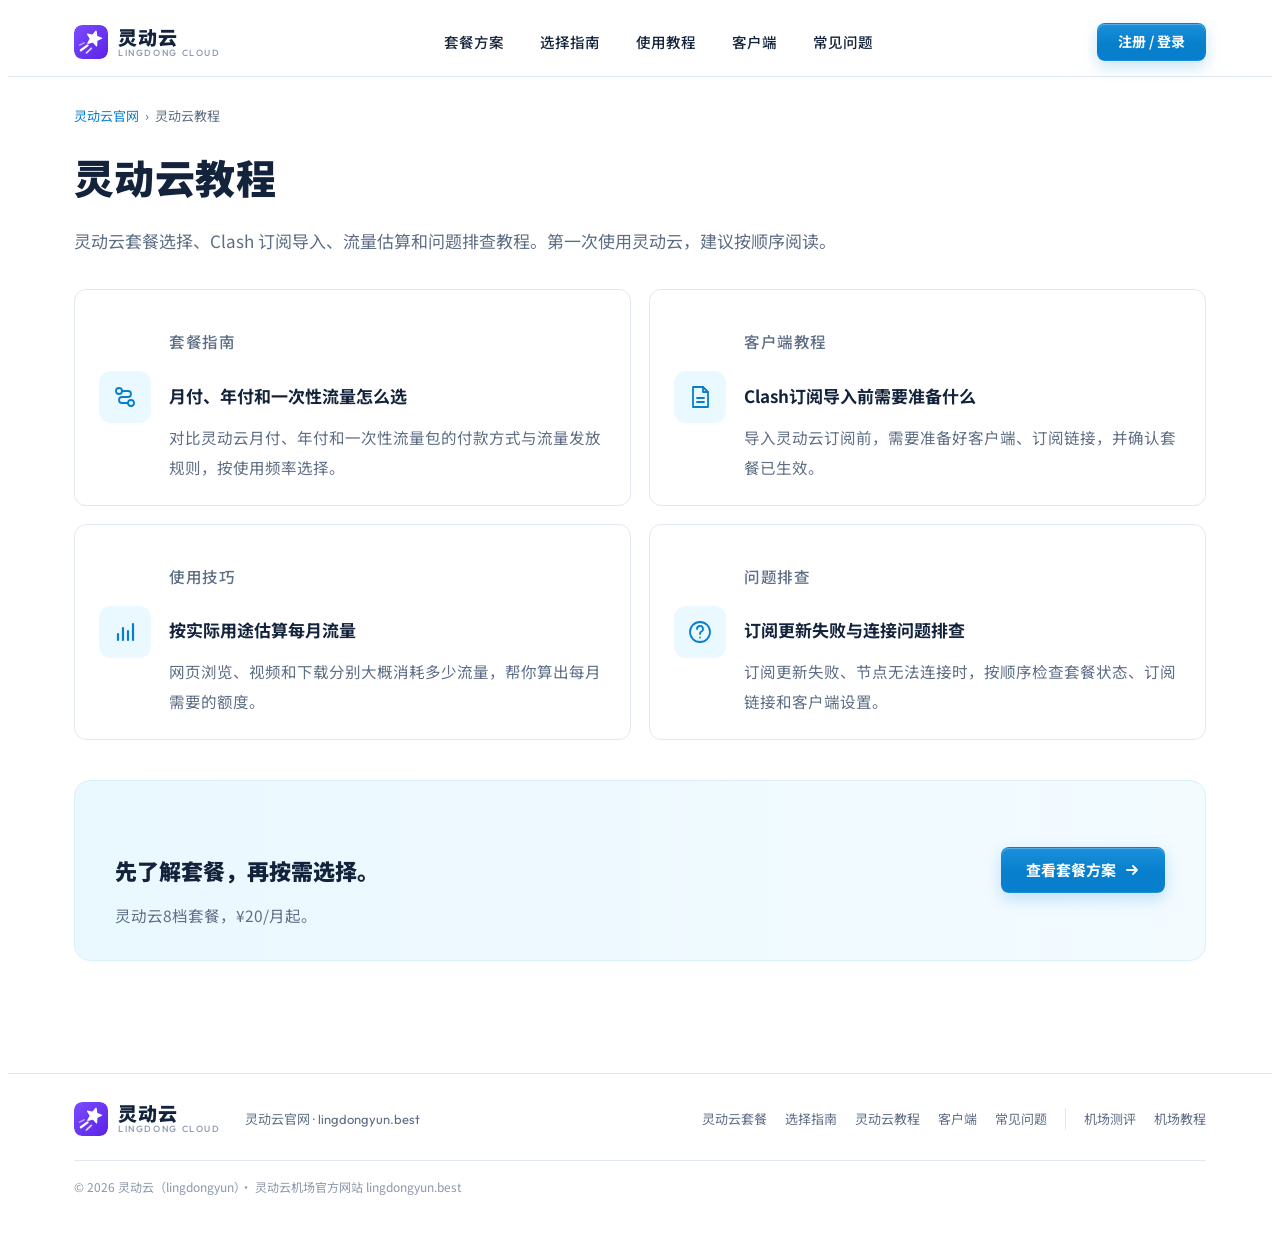
==== lingdongyun.best/guides/index.html @ d5230ed8 "添加灵动云官网 lingdongyun.best 站点与 Pages 自动部署 - 新增 lingdongyun.best/：首页落地页、guides 教程、图标、sitemap、CNAME - 新增" ====
<!doctype html>
<html lang="zh-CN">
<head>
<meta charset="utf-8">
<meta name="viewport" content="width=device-width,initial-scale=1,viewport-fit=cover">
<title>灵动云教程 | 套餐选择、Clash订阅导入与问题排查</title>
<meta name="description" content="灵动云教程合集：月付年付怎么选、Clash订阅导入准备、每月流量估算、订阅更新失败排查。">
<meta name="robots" content="index,follow,max-image-preview:large,max-snippet:-1">
<link rel="canonical" href="https://lingdongyun.best/guides/index.html">
<meta name="theme-color" content="#087FCC">
<link rel="icon" href="../favicon.ico?v=20261018" sizes="48x48">
<link rel="icon" href="../favicon.svg?v=20261018" type="image/svg+xml">
<link rel="icon" href="../favicon-32.png?v=20261018" sizes="32x32" type="image/png">
<link rel="apple-touch-icon" href="../apple-touch-icon.png?v=20261018">
<meta property="og:type" content="website">
<meta property="og:site_name" content="灵动云官网">
<meta property="og:locale" content="zh_CN">
<meta property="og:url" content="https://lingdongyun.best/guides/index.html">
<meta property="og:title" content="灵动云教程 | 套餐选择、Clash订阅导入与问题排查">
<meta property="og:description" content="灵动云教程合集：月付年付怎么选、Clash订阅导入准备、每月流量估算、订阅更新失败排查。">
<meta property="og:image" content="https://lingdongyun.best/og-image.png?v=20261018">
<meta name="twitter:card" content="summary_large_image">
<link rel="preconnect" href="https://fonts.googleapis.com">
<link rel="preconnect" href="https://fonts.gstatic.com" crossorigin>
<link rel="stylesheet" href="https://fonts.googleapis.com/css2?family=Noto+Sans+SC:wght@400;500;700;900&family=Outfit:wght@500;600;700&display=swap">
<script type="application/ld+json">
{
 "@context": "https://schema.org",
 "@graph": [
  {
   "@type": "BreadcrumbList",
   "itemListElement": [
    {
     "@type": "ListItem",
     "position": 1,
     "name": "灵动云官网",
     "item": "https://lingdongyun.best/"
    },
    {
     "@type": "ListItem",
     "position": 2,
     "name": "灵动云教程",
     "item": "https://lingdongyun.best/guides/index.html"
    }
   ]
  },
  {
   "@type": "CollectionPage",
   "name": "灵动云教程",
   "url": "https://lingdongyun.best/guides/index.html",
   "inLanguage": "zh-CN",
   "hasPart": [
    {
     "@type": "Article",
     "headline": "月付、年付和一次性流量怎么选",
     "url": "https://lingdongyun.best/guides/choose-plan.html"
    },
    {
     "@type": "Article",
     "headline": "Clash订阅导入前需要准备什么",
     "url": "https://lingdongyun.best/guides/clash-subscription-setup.html"
    },
    {
     "@type": "Article",
     "headline": "按实际用途估算每月流量",
     "url": "https://lingdongyun.best/guides/estimate-traffic.html"
    },
    {
     "@type": "Article",
     "headline": "订阅更新失败与连接问题排查",
     "url": "https://lingdongyun.best/guides/troubleshooting.html"
    }
   ]
  }
 ]
}
</script>
<style>
/* Layout: 白底、非对称留白；hero 左文右插画，套餐 4×2，引导区淡青底，FAQ 左标题右手风琴 */
:root{
  --white:#FFFFFF;
  --ink:#14233C;
  --azure:#087FCC;
  --azure-deep:#066AAE;
  --cyan:#EAF8FF;
  --cyan-line:#BDE6FA;
  --slate:#5E6E85;
  --slate-soft:#8A98AC;
  --line:#E3E9F0;
  --board:#F6F8FB;
  --shadow:0 1px 2px rgba(20,35,60,.04),0 8px 24px rgba(20,35,60,.06);
  --f-display:"Outfit","Noto Sans SC","PingFang SC","Microsoft YaHei",sans-serif;
  --f-body:"Noto Sans SC","PingFang SC","Microsoft YaHei",system-ui,sans-serif;
  --radius:12px;
  --max:1180px;
  color-scheme:light;
}
*{box-sizing:border-box}
html{scroll-behavior:smooth}
@media (prefers-reduced-motion:reduce){html{scroll-behavior:auto}*{animation:none!important;transition:none!important}}
body{background:var(--white);color:var(--ink);font-family:var(--f-body);font-size:15px;line-height:1.7;-webkit-font-smoothing:antialiased}
a{color:inherit;text-decoration:none}
button{font:inherit;color:inherit;cursor:pointer}
:focus-visible{outline:2px solid var(--azure);outline-offset:3px;border-radius:6px}
h1,h2,h3{margin:0;text-wrap:balance}
p{margin:0}
.wrap{max-width:var(--max);margin:0 auto;padding-left:max(24px,env(safe-area-inset-left,0px));padding-right:max(24px,env(safe-area-inset-right,0px))}
@media (max-width:640px){.wrap{padding-left:max(16px,env(safe-area-inset-left,0px));padding-right:max(16px,env(safe-area-inset-right,0px))}}

section[id],main[id]{scroll-margin-top:76px}
/* buttons */
.btn{display:inline-flex;align-items:center;justify-content:center;gap:8px;height:46px;padding:0 24px;border-radius:8px;font-weight:700;font-size:15px;border:1px solid transparent;transition:transform .15s,box-shadow .15s,background .15s}
.btn-primary{background:linear-gradient(180deg,#1A90DB 0%,var(--azure) 55%);color:var(--white);box-shadow:0 1px 0 rgba(255,255,255,.25) inset,0 6px 16px rgba(8,127,204,.22)}
.btn-primary:hover{background:var(--azure-deep);transform:translateY(-1px)}
.btn-ghost{background:var(--white);color:var(--azure);border-color:var(--azure)}
.btn-ghost:hover{background:var(--cyan)}
.btn svg{width:16px;height:16px}

/* header */
body::before{content:"";position:fixed;inset:0 0 auto;height:env(safe-area-inset-top,0px);z-index:60;background:var(--white)}
.header{position:sticky;top:env(safe-area-inset-top,0px);z-index:50;background:rgba(255,255,255,.92);backdrop-filter:blur(10px);border-bottom:1px solid var(--line)}
.header .wrap{display:flex;align-items:center;height:68px;gap:24px}
.brand{display:flex;align-items:center;gap:10px}
.brand svg{width:34px;height:34px;flex:none;border-radius:8px}
.brand-name{display:flex;flex-direction:column;line-height:1.1}
.brand-name b{font-size:19px;font-weight:900;letter-spacing:.04em}
.brand-name small{font-family:var(--f-display);font-size:9px;letter-spacing:.18em;color:var(--slate-soft);font-weight:500}
.nav{display:flex;gap:36px;margin:0 auto;font-size:14.5px;font-weight:500}
.nav a{color:var(--ink);position:relative;padding:4px 0}
.nav a:hover{color:var(--azure)}
.header .btn{height:38px;padding:0 20px;font-size:14px}
.menu-btn{display:none;background:none;border:0;padding:8px;margin-left:auto}
.menu-btn svg{width:24px;height:24px}
.mobile-nav{border-top:1px solid var(--line);background:var(--white)}
.mobile-nav a{display:block;padding:14px 0;border-bottom:1px solid var(--line);font-weight:500}
.mobile-nav .btn{width:100%;margin:16px 0}
@media (max-width:860px){.nav,.header .btn-login{display:none}.menu-btn{display:block}}

/* hero */
.hero{position:relative;overflow:hidden;background:radial-gradient(60% 80% at 78% 40%,#E6F5FD 0%,rgba(234,248,255,0) 70%),var(--white)}
.hero .wrap{display:grid;grid-template-columns:1.05fr 1fr;align-items:center;gap:40px;padding-block:72px 64px}
.eyebrow{display:block;font-size:13.5px;line-height:1.6;color:var(--slate);font-weight:500;margin-bottom:18px;letter-spacing:0}
.about{display:grid;grid-template-columns:1fr 2fr;gap:48px;align-items:start;padding-block:0 80px}
.about-body{color:var(--slate);font-size:15px;line-height:1.95;max-width:44em;display:grid;gap:12px}
.about-body strong{color:var(--ink);font-weight:700}
.about-tags{display:flex;flex-wrap:wrap;gap:8px;margin-top:6px}
.about-tags span{font-size:12.5px;color:var(--azure);background:var(--cyan);border:1px solid var(--cyan-line);border-radius:999px;padding:2px 12px}
@media (max-width:760px){.about{grid-template-columns:1fr;gap:16px;padding-block:0 52px}}
.eyebrow span{color:var(--azure);font-family:var(--f-display)}
.hero h1{font-size:clamp(40px,6vw,68px);line-height:1.18;font-weight:900;letter-spacing:.01em}
.hero h1 em{font-style:normal;color:var(--azure);display:block}
.hero-copy{margin-top:24px;font-size:16.5px;color:var(--slate);line-height:1.9;max-width:34em}
.hero-actions{display:flex;flex-wrap:wrap;gap:14px;margin-top:34px}
.hero-art{position:relative;min-width:0}
.hero-art svg{width:100%;height:auto;display:block;max-width:560px;margin-left:auto}
.float{animation:float 6s ease-in-out infinite}
.float.d2{animation-delay:-2s}.float.d3{animation-delay:-4s}
@keyframes float{0%,100%{transform:translateY(0)}50%{transform:translateY(-6px)}}
@media (max-width:860px){.hero .wrap{grid-template-columns:1fr;padding-block:40px 36px;gap:28px}.hero-art svg{max-width:380px;margin:0 auto}.hero-actions .btn{flex:1 1 100%}}

/* strip */
.strip{border-block:1px solid var(--line)}
.strip .wrap{display:grid;grid-template-columns:repeat(3,1fr)}
.strip-item{display:flex;gap:16px;align-items:flex-start;padding:28px 28px 28px 0}
.strip-item+.strip-item{border-left:1px solid var(--line);padding-left:32px}
.strip-item svg{width:34px;height:34px;flex:none;color:var(--azure);margin-top:2px}
.strip-item h3{font-size:16px;font-weight:700}
.strip-item p{font-size:13.5px;color:var(--slate)}
@media (max-width:760px){.strip .wrap{grid-template-columns:1fr}.strip-item{padding:20px 0}.strip-item+.strip-item{border-left:0;border-top:1px solid var(--line);padding-left:0}}

/* sections */
.section{padding-block:80px}
.section-head{display:flex;align-items:flex-end;justify-content:space-between;gap:16px;flex-wrap:wrap;margin-bottom:28px}
.section h2{font-size:clamp(24px,3.2vw,32px);font-weight:900;letter-spacing:.01em;line-height:1.35}
.kicker{font-size:13px;color:var(--slate);font-weight:500;margin-bottom:6px;letter-spacing:.06em}
@media (max-width:640px){.section{padding-block:52px}}

/* pricing */
.tabs{display:inline-flex;gap:4px;padding:4px;background:#F2F6FA;border:1px solid var(--line);border-radius:999px;margin-bottom:28px;max-width:100%;overflow-x:auto}
.tab{border:0;background:none;padding:7px 22px;border-radius:999px;font-size:14px;font-weight:500;color:var(--slate);white-space:nowrap}
.tab[aria-selected="true"]{background:var(--azure);color:var(--white);box-shadow:0 2px 8px rgba(8,127,204,.25)}
.tab:not([aria-selected="true"]):hover{color:var(--azure)}
.plans{display:grid;grid-template-columns:repeat(4,minmax(0,1fr));gap:18px}
.plan{display:flex;flex-direction:column;background:var(--white);border:1px solid var(--line);border-radius:var(--radius);padding:22px 20px 20px;transition:border-color .2s,box-shadow .2s,transform .2s}
.plan:hover{border-color:var(--cyan-line);box-shadow:var(--shadow);transform:translateY(-2px)}
.plan.annual{border-color:var(--azure);box-shadow:0 0 0 1px var(--azure),var(--shadow)}
.plan-top{display:flex;justify-content:space-between;align-items:center;gap:8px}
.plan-name{font-size:16px;font-weight:700}
.badge{font-size:11.5px;font-weight:500;color:var(--azure);background:var(--cyan);border:1px solid var(--cyan-line);border-radius:5px;padding:1px 8px;white-space:nowrap}
.price{margin-top:14px;display:flex;align-items:baseline;gap:4px;font-variant-numeric:tabular-nums}
.price .cur{font-family:var(--f-display);font-size:22px;font-weight:700}
.price .num{font-family:var(--f-display);font-size:42px;font-weight:700;line-height:1;letter-spacing:-.01em}
.price .unit{font-size:14px;color:var(--slate);font-weight:500;margin-left:2px}
.traffic{margin-top:12px;font-size:17px;font-weight:700;font-variant-numeric:tabular-nums}
.plan-note{font-size:12.5px;color:var(--slate-soft);margin-top:2px;flex:1}
.plan .btn{margin-top:20px;height:40px;font-size:14px;width:100%}
.plan[hidden]{display:none}
.plans-note{margin-top:22px;display:flex;align-items:center;justify-content:center;gap:6px;font-size:13px;color:var(--slate-soft)}
.plans-note svg{width:15px;height:15px}
@media (max-width:1000px){.plans{grid-template-columns:repeat(2,minmax(0,1fr))}}
@media (max-width:560px){.plans{grid-template-columns:1fr}}

/* onboarding */
.onboard{background:var(--cyan);border-radius:20px;padding:44px 40px;border:1px solid #D9F0FB}
.steps{display:grid;grid-template-columns:repeat(4,minmax(0,1fr));gap:36px;margin-top:28px;counter-reset:s}
.step{position:relative;background:var(--white);border:1px solid #D5EAF6;border-radius:var(--radius);padding:20px 18px;display:flex;gap:14px}
.step:not(:last-child)::after{content:"";position:absolute;right:-28px;top:50%;width:20px;height:2px;background:var(--azure);opacity:.5}
.step:not(:last-child)::before{content:"";position:absolute;right:-28px;top:calc(50% - 4px);width:8px;height:8px;border-top:2px solid var(--azure);border-right:2px solid var(--azure);transform:rotate(45deg);opacity:.5}
.step-num{flex:none;width:32px;height:32px;border-radius:50%;background:var(--azure);color:var(--white);font-family:var(--f-display);font-weight:700;display:grid;place-items:center;font-size:15px}
.step h3{font-size:15.5px;font-weight:700}
.step p{font-size:12.5px;color:var(--slate);line-height:1.6;margin-top:2px}
.platforms{display:flex;flex-wrap:wrap;align-items:center;gap:12px;margin-top:28px}
.chip{display:inline-flex;align-items:center;gap:8px;background:var(--white);border:1px solid #D5EAF6;border-radius:8px;padding:8px 18px;font-size:13.5px;font-weight:500;font-family:var(--f-display)}
.chip svg{width:16px;height:16px;color:var(--azure)}
.platforms .btn{margin-left:auto}
@media (max-width:960px){.steps{grid-template-columns:repeat(2,minmax(0,1fr));gap:16px}.step::after,.step::before{display:none}}
@media (max-width:640px){.onboard{padding:28px 18px;border-radius:16px}.steps{grid-template-columns:1fr}.platforms .btn{margin-left:0;width:100%}}

/* guides */
.link-more{color:var(--azure);font-weight:700;font-size:14px;display:inline-flex;gap:6px;align-items:center}
.link-more:hover{text-decoration:underline}
.guides{display:grid;grid-template-columns:repeat(2,minmax(0,1fr));gap:18px}
.guide{display:flex;gap:18px;align-items:center;padding:22px 24px;border:1px solid var(--line);border-radius:var(--radius);transition:border-color .2s,box-shadow .2s}
.guide:hover{border-color:var(--cyan-line);box-shadow:var(--shadow)}
.guide-icon{flex:none;width:52px;height:52px;border-radius:12px;background:var(--cyan);display:grid;place-items:center;color:var(--azure)}
.guide-icon svg{width:26px;height:26px}
.guide-cat{font-size:12px;color:var(--azure);font-weight:500;letter-spacing:.04em}
.guide h3{font-size:16px;font-weight:700;line-height:1.5}
.guide p{font-size:13px;color:var(--slate)}
.guide>div{min-width:0}
@media (max-width:760px){.guides{grid-template-columns:1fr}}

/* faq */
.faq{display:grid;grid-template-columns:1fr 2fr;gap:48px;align-items:start}
.faq-side p{color:var(--slate);font-size:14px;margin-top:8px}
.acc{border:1px solid var(--line);border-radius:var(--radius);overflow:hidden}
.acc-item+.acc-item{border-top:1px solid var(--line)}
.acc-q{width:100%;display:flex;align-items:center;gap:14px;padding:18px 22px;background:none;border:0;text-align:left;font-weight:700;font-size:15px}
.acc-q:hover{background:#FAFCFE}
.acc-ic{flex:none;width:22px;height:22px;border-radius:50%;border:1.5px solid var(--slate-soft);display:grid;place-items:center;color:var(--slate);transition:.2s}
.acc-ic svg{width:12px;height:12px}
.acc-q[aria-expanded="true"]{color:var(--azure)}
.acc-q[aria-expanded="true"] .acc-ic{background:var(--azure);border-color:var(--azure);color:var(--white)}
.acc-q .chev{margin-left:auto;width:16px;height:16px;color:var(--slate-soft);transition:transform .2s;flex:none}
.acc-q[aria-expanded="true"] .chev{transform:rotate(180deg)}
.acc-a{padding:0 22px 20px 58px;color:var(--slate);font-size:14.5px}
@media (max-width:760px){.faq{grid-template-columns:1fr;gap:20px}.acc-a{padding-left:22px}}

/* cta */
.cta{background:linear-gradient(90deg,var(--cyan),#F3FBFF);border:1px solid #D9F0FB;border-radius:16px;padding:30px 40px;display:flex;align-items:center;justify-content:space-between;gap:20px;flex-wrap:wrap}
.cta h2{font-size:22px;font-weight:900}
.cta p{color:var(--slate);font-size:13.5px;margin-top:2px}
@media (max-width:640px){.cta{padding:24px 18px}.cta .btn{width:100%}}

/* footer */
.footer{border-top:1px solid var(--line);margin-top:72px}
.footer .wrap{display:flex;align-items:center;gap:24px;flex-wrap:wrap;padding-block:28px}
.footer .domain{font-size:13px;color:var(--slate);font-family:var(--f-display)}
.footer-links{display:flex;flex-wrap:wrap;gap:6px 18px;margin-left:auto;font-size:13px;color:var(--slate)}
.footer-links a:hover{color:var(--azure)}
.footer-links .sep{width:1px;background:var(--line);align-self:stretch}
.copy{width:100%;font-size:12px;color:var(--slate-soft);border-top:1px solid var(--line);padding-top:16px}
@media (max-width:640px){.footer-links{margin-left:0}}

/* price table */
.table-wrap{overflow-x:auto;border:1px solid var(--line);border-radius:var(--radius);margin-top:40px}
.ptable{width:100%;border-collapse:collapse;font-size:14px;min-width:720px;font-variant-numeric:tabular-nums}
.ptable caption{text-align:left;padding:18px 20px 6px;font-weight:700;font-size:16px;color:var(--ink)}
.ptable th,.ptable td{padding:12px 20px;text-align:left;border-top:1px solid var(--line);vertical-align:top}
.ptable thead th{background:#F7FAFD;font-size:12.5px;color:var(--slate);font-weight:500;letter-spacing:.04em}
.ptable tbody th{font-weight:700;white-space:nowrap}
.ptable td.num{font-family:var(--f-display);font-weight:600;white-space:nowrap}
.ptable tr.hl{background:#F5FBFF}
.ptable thead th{white-space:nowrap}
/* chooser */
.chooser{display:grid;grid-template-columns:repeat(3,minmax(0,1fr));gap:18px}
.choice{border:1px solid var(--line);border-radius:var(--radius);padding:22px 22px 20px;display:flex;flex-direction:column;gap:8px}
.choice .who{font-size:12.5px;color:var(--azure);font-weight:500;letter-spacing:.04em}
.choice h3{font-size:17px;font-weight:700}
.choice p{font-size:14px;color:var(--slate);line-height:1.8}
.choice .pick{margin-top:auto;padding-top:10px;border-top:1px dashed var(--line);font-size:13.5px;font-weight:700}
.choice .pick span{color:var(--azure)}
.choice.wide{grid-column:span 2}
@media (max-width:960px){.chooser{grid-template-columns:repeat(2,minmax(0,1fr))}.choice.wide{grid-column:span 2}}
@media (max-width:600px){.chooser{grid-template-columns:1fr}.choice.wide{grid-column:auto}}
.lede{color:var(--slate);font-size:15px;max-width:46em;margin-top:8px}
/* clients */
.clients{display:grid;grid-template-columns:repeat(4,minmax(0,1fr));gap:18px}
.client{padding:20px 0 0;border-top:2px solid var(--azure)}
.client h3{font-size:16px;font-weight:700;display:flex;align-items:center;gap:8px}
.client h3 svg{width:18px;height:18px;color:var(--azure)}
.client p{font-size:13.5px;color:var(--slate);line-height:1.85;margin-top:8px}
.client-note{margin-top:22px;font-size:13px;color:var(--slate-soft)}
@media (max-width:960px){.clients{grid-template-columns:repeat(2,minmax(0,1fr))}}
@media (max-width:560px){.clients{grid-template-columns:1fr}}
.footer-desc{width:100%;font-size:13px;color:var(--slate);line-height:1.8;max-width:60em}

.crumbs{font-size:13px;color:var(--slate);display:flex;flex-wrap:wrap;gap:6px;padding-block:28px 0}
.crumbs a{color:var(--azure)}.crumbs a:hover{text-decoration:underline}
.article{max-width:760px;padding-block:24px 40px}
.article h1{font-size:clamp(28px,4vw,40px);font-weight:900;line-height:1.3;letter-spacing:.01em}
.meta{font-size:13px;color:var(--slate-soft);margin-top:12px}
.article .intro{font-size:17px;color:var(--slate);line-height:1.9;margin-top:22px}
.article h2{font-size:22px;font-weight:900;margin-top:44px;line-height:1.4}
.article h3{font-size:17px;font-weight:700;margin-top:26px}
.article p{margin-top:14px;line-height:1.95;font-size:15.5px}
.article ul,.article ol{margin:14px 0 0;padding-left:1.4em;line-height:1.95;font-size:15.5px}
.article li+li{margin-top:6px}
.article strong{font-weight:700}
.article .table-wrap{margin-top:18px}
.article .ptable{min-width:560px}
.tip{margin-top:22px;background:var(--cyan);border:1px solid #D9F0FB;border-radius:10px;padding:14px 18px;font-size:14.5px;line-height:1.85}
.tip b{color:var(--azure)}
.calc{margin-top:20px;border:1px solid var(--line);border-radius:var(--radius);padding:22px}
.calc-row{display:grid;grid-template-columns:1fr 110px;gap:12px;align-items:center;padding:8px 0;border-bottom:1px dashed var(--line);font-size:14.5px}
.calc-row small{display:block;color:var(--slate-soft);font-size:12.5px}
.calc input{width:100%;height:38px;border:1px solid var(--line);border-radius:8px;padding:0 10px;font:inherit;font-variant-numeric:tabular-nums;color:var(--ink);background:var(--white)}
.calc input:focus{outline:2px solid var(--azure);outline-offset:1px}
.calc-out{margin-top:16px;display:flex;flex-wrap:wrap;align-items:baseline;gap:8px 16px}
.calc-out .gb{font-family:var(--f-display);font-size:34px;font-weight:700;color:var(--azure);font-variant-numeric:tabular-nums}
.calc-out .rec{font-size:15px;font-weight:700}
.related{border-top:1px solid var(--line);padding-block:36px 0;margin-top:20px}
.related h2{font-size:20px;font-weight:900;margin-bottom:16px}
.list{display:grid;gap:16px}
.guide-cta{margin-top:40px}
.ptable thead th{white-space:nowrap}
.ptable.flow td.num{white-space:normal}
.related .guides{grid-template-columns:repeat(3,minmax(0,1fr))}
@media (max-width:960px){.related .guides{grid-template-columns:1fr}}
</style>
</head>
<body>
<svg width="0" height="0" style="position:absolute" aria-hidden="true">
  <defs>
    <symbol id="i-arrow" viewBox="0 0 16 16"><path d="M3 8h10M9 4l4 4-4 4" fill="none" stroke="currentColor" stroke-width="1.8" stroke-linecap="round" stroke-linejoin="round"/></symbol>
    <symbol id="i-logo" viewBox="0 0 64 64"><defs><linearGradient id="lgM" x1="0" y1="0" x2="1" y2="1"><stop offset="0" stop-color="#7A4BFF"/><stop offset="1" stop-color="#5B23E6"/></linearGradient></defs><rect width="64" height="64" rx="15" fill="url(#lgM)"/><path d="M41.50 11.56 L42.70 21.44 L51.99 24.99 L42.97 29.19 L42.46 39.13 L35.68 31.84 L26.07 34.43 L30.90 25.73 L25.48 17.39 L35.24 19.30 Z" fill="#fff" stroke="#fff" stroke-width="2.4" stroke-linejoin="round"/><path d="M25.5 38.5 13 47.5" stroke="#fff" stroke-width="4.2" stroke-linecap="round"/><path d="M32.5 44 23.5 52.5" stroke="#fff" stroke-width="3.4" stroke-linecap="round" opacity=".78"/><path d="M19 33.5 10.5 38" stroke="#fff" stroke-width="2.8" stroke-linecap="round" opacity=".55"/></symbol>
  </defs>
</svg>
<header class="header">
  <div class="wrap">
    <a class="brand" href="../index.html" aria-label="灵动云官网首页"><svg><use href="#i-logo"/></svg><span class="brand-name"><b>灵动云</b><small>LINGDONG CLOUD</small></span></a>
    <nav class="nav" aria-label="主导航"><a href="../index.html#plans">套餐方案</a><a href="../index.html#choose">选择指南</a><a href="index.html">使用教程</a><a href="../index.html#clients">客户端</a><a href="../index.html#faq">常见问题</a></nav>
    <a class="btn btn-primary btn-login" href="../index.html#start" data-panel>注册 / 登录</a>
    <button class="menu-btn" id="menuBtn" aria-label="打开菜单" aria-expanded="false" aria-controls="mobileNav"><svg viewBox="0 0 24 24"><path d="M4 7h16M4 12h16M4 17h16" stroke="currentColor" stroke-width="1.8" stroke-linecap="round"/></svg></button>
  </div>
  <div class="mobile-nav" id="mobileNav" hidden><div class="wrap"><a href="../index.html#plans">套餐方案</a><a href="../index.html#choose">选择指南</a><a href="index.html">使用教程</a><a href="../index.html#clients">客户端</a><a href="../index.html#faq">常见问题</a><a class="btn btn-primary" href="../index.html#start" data-panel>注册 / 登录</a></div></div>
</header>
<main class="wrap">
<nav class="crumbs" aria-label="面包屑"><a href="../index.html">灵动云官网</a><span>›</span><span>灵动云教程</span></nav>
<section class="article" style="max-width:none">
<h1>灵动云教程</h1>
<p class="intro" style="max-width:46em">灵动云套餐选择、Clash 订阅导入、流量估算和问题排查教程。第一次使用灵动云，建议按顺序阅读。</p>
<div class="guides" style="margin-top:32px"><a class="guide" href="choose-plan.html"><span class="guide-icon"><svg viewBox="0 0 26 26" fill="none" stroke="currentColor" stroke-width="1.8" stroke-linecap="round"><circle cx="7" cy="7" r="3"/><circle cx="19" cy="19" r="3"/><path d="M10 7h6a3 3 0 0 1 0 6h-6a3 3 0 0 0 0 6h6"/></svg></span><div><p class="guide-cat">套餐指南</p><h3>月付、年付和一次性流量怎么选</h3><p>对比灵动云月付、年付和一次性流量包的付款方式与流量发放规则，按使用频率选择。</p></div></a><a class="guide" href="clash-subscription-setup.html"><span class="guide-icon"><svg viewBox="0 0 26 26" fill="none" stroke="currentColor" stroke-width="1.8" stroke-linejoin="round"><path d="M6 3h10l5 5v15H6Z"/><path d="M16 3v5h5M10 14h7M10 18h7" stroke-linecap="round"/></svg></span><div><p class="guide-cat">客户端教程</p><h3>Clash订阅导入前需要准备什么</h3><p>导入灵动云订阅前，需要准备好客户端、订阅链接，并确认套餐已生效。</p></div></a><a class="guide" href="estimate-traffic.html"><span class="guide-icon"><svg viewBox="0 0 26 26" fill="none" stroke="currentColor" stroke-width="2.2" stroke-linecap="round"><path d="M6 21v-6M11 21V9M16 21v-9M21 21V5"/></svg></span><div><p class="guide-cat">使用技巧</p><h3>按实际用途估算每月流量</h3><p>网页浏览、视频和下载分别大概消耗多少流量，帮你算出每月需要的额度。</p></div></a><a class="guide" href="troubleshooting.html"><span class="guide-icon"><svg viewBox="0 0 26 26" fill="none" stroke="currentColor" stroke-width="1.8" stroke-linecap="round"><circle cx="13" cy="13" r="10"/><path d="M10 10a3 3 0 1 1 4 2.8c-.7.3-1 .9-1 1.6v.6M13 18.5v.1"/></svg></span><div><p class="guide-cat">问题排查</p><h3>订阅更新失败与连接问题排查</h3><p>订阅更新失败、节点无法连接时，按顺序检查套餐状态、订阅链接和客户端设置。</p></div></a></div>
<div class="cta guide-cta"><div><h2>先了解套餐，再按需选择。</h2><p>灵动云8档套餐，¥20/月起。</p></div><a class="btn btn-primary" href="../index.html#plans">查看套餐方案 <svg><use href="#i-arrow"/></svg></a></div>
</section>
</main>
<footer class="footer">
  <div class="wrap">
    <a class="brand" href="../index.html"><svg><use href="#i-logo"/></svg><span class="brand-name"><b>灵动云</b><small>LINGDONG CLOUD</small></span></a>
    <span class="domain">灵动云官网 · lingdongyun.best</span>
    <nav class="footer-links" aria-label="页脚导航"><a href="../index.html#plans">灵动云套餐</a><a href="../index.html#choose">选择指南</a><a href="index.html">灵动云教程</a><a href="../index.html#clients">客户端</a><a href="../index.html#faq">常见问题</a><span class="sep" aria-hidden="true"></span><a href="index.html">机场测评</a><a href="index.html">机场教程</a></nav>
    <p class="copy">© 2026 灵动云（lingdongyun）· 灵动云机场官方网站 lingdongyun.best</p>
  </div>
</footer>
<script>
(function(){var mb=document.getElementById("menuBtn"),mn=document.getElementById("mobileNav");if(!mb)return;
mb.addEventListener("click",function(){var o=mn.hidden;mn.hidden=!o;mb.setAttribute("aria-expanded",o?"true":"false")});})();
</script>

</body>
</html>
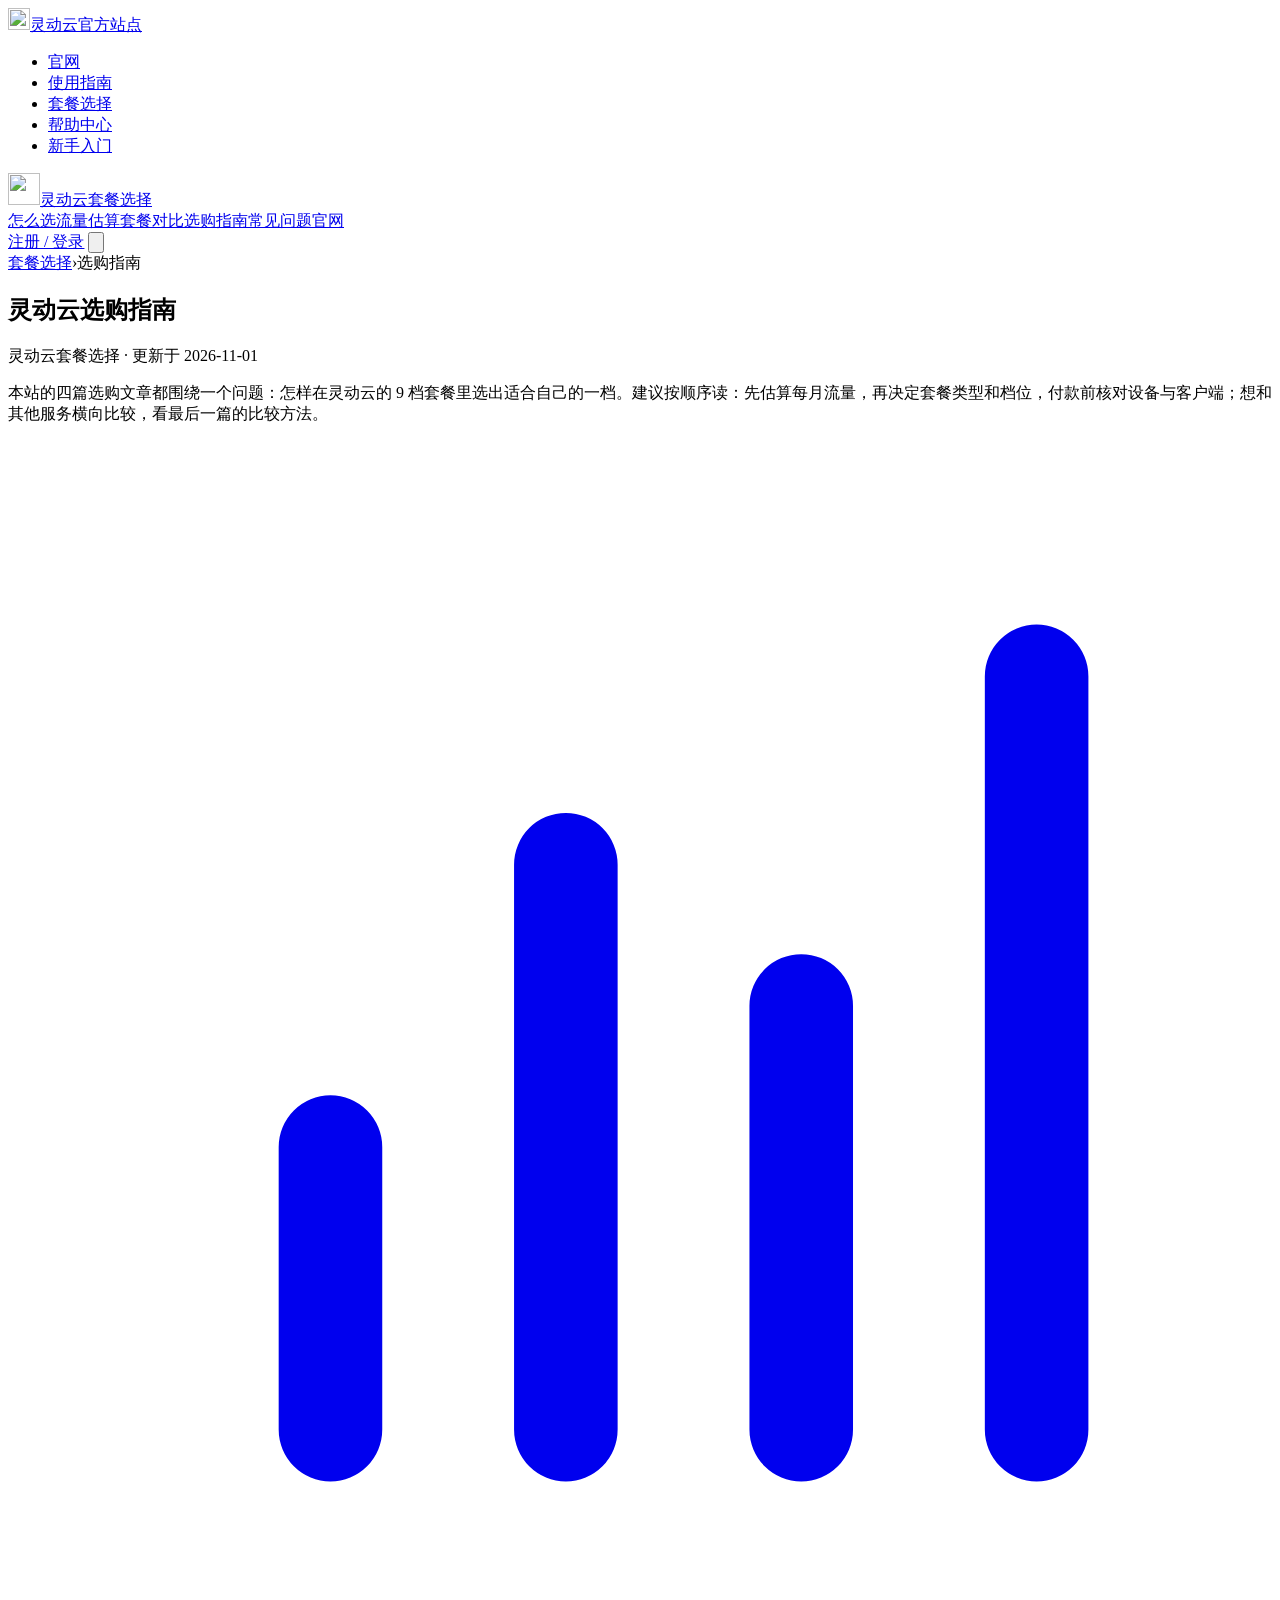
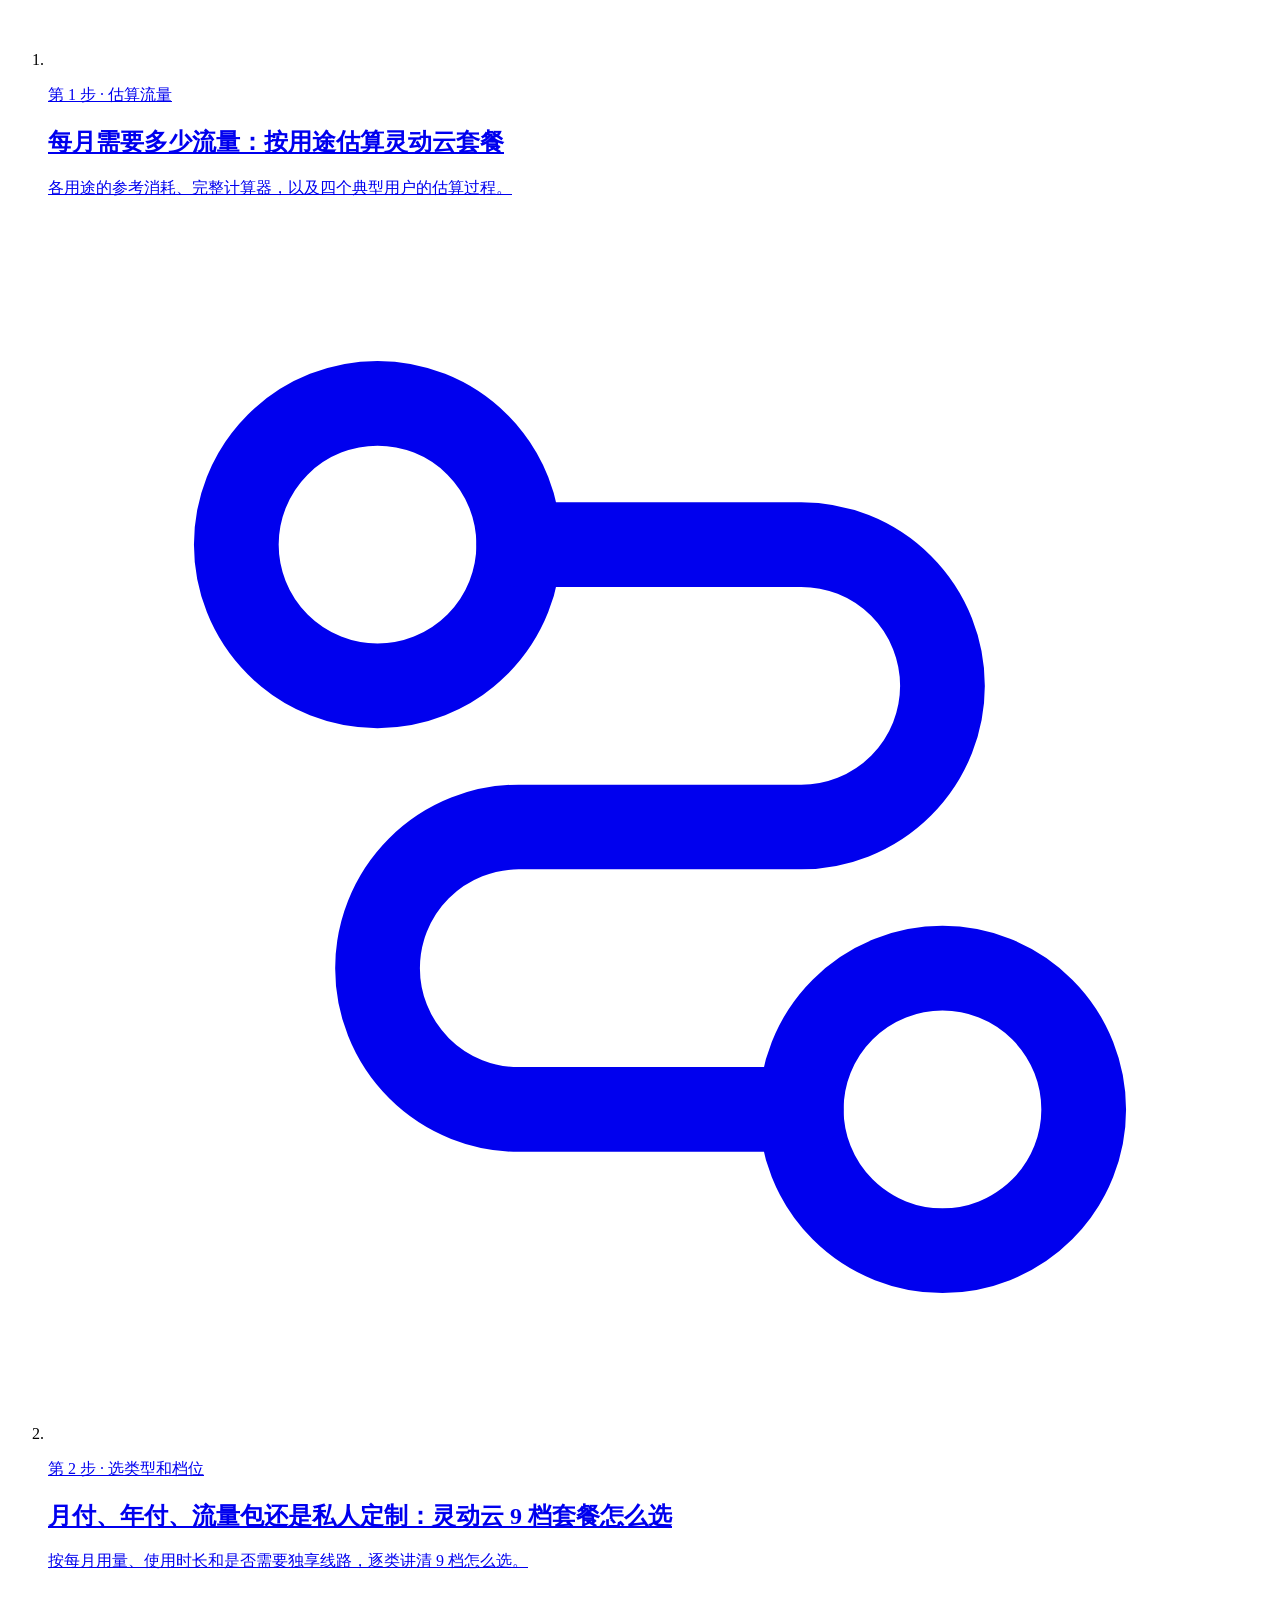
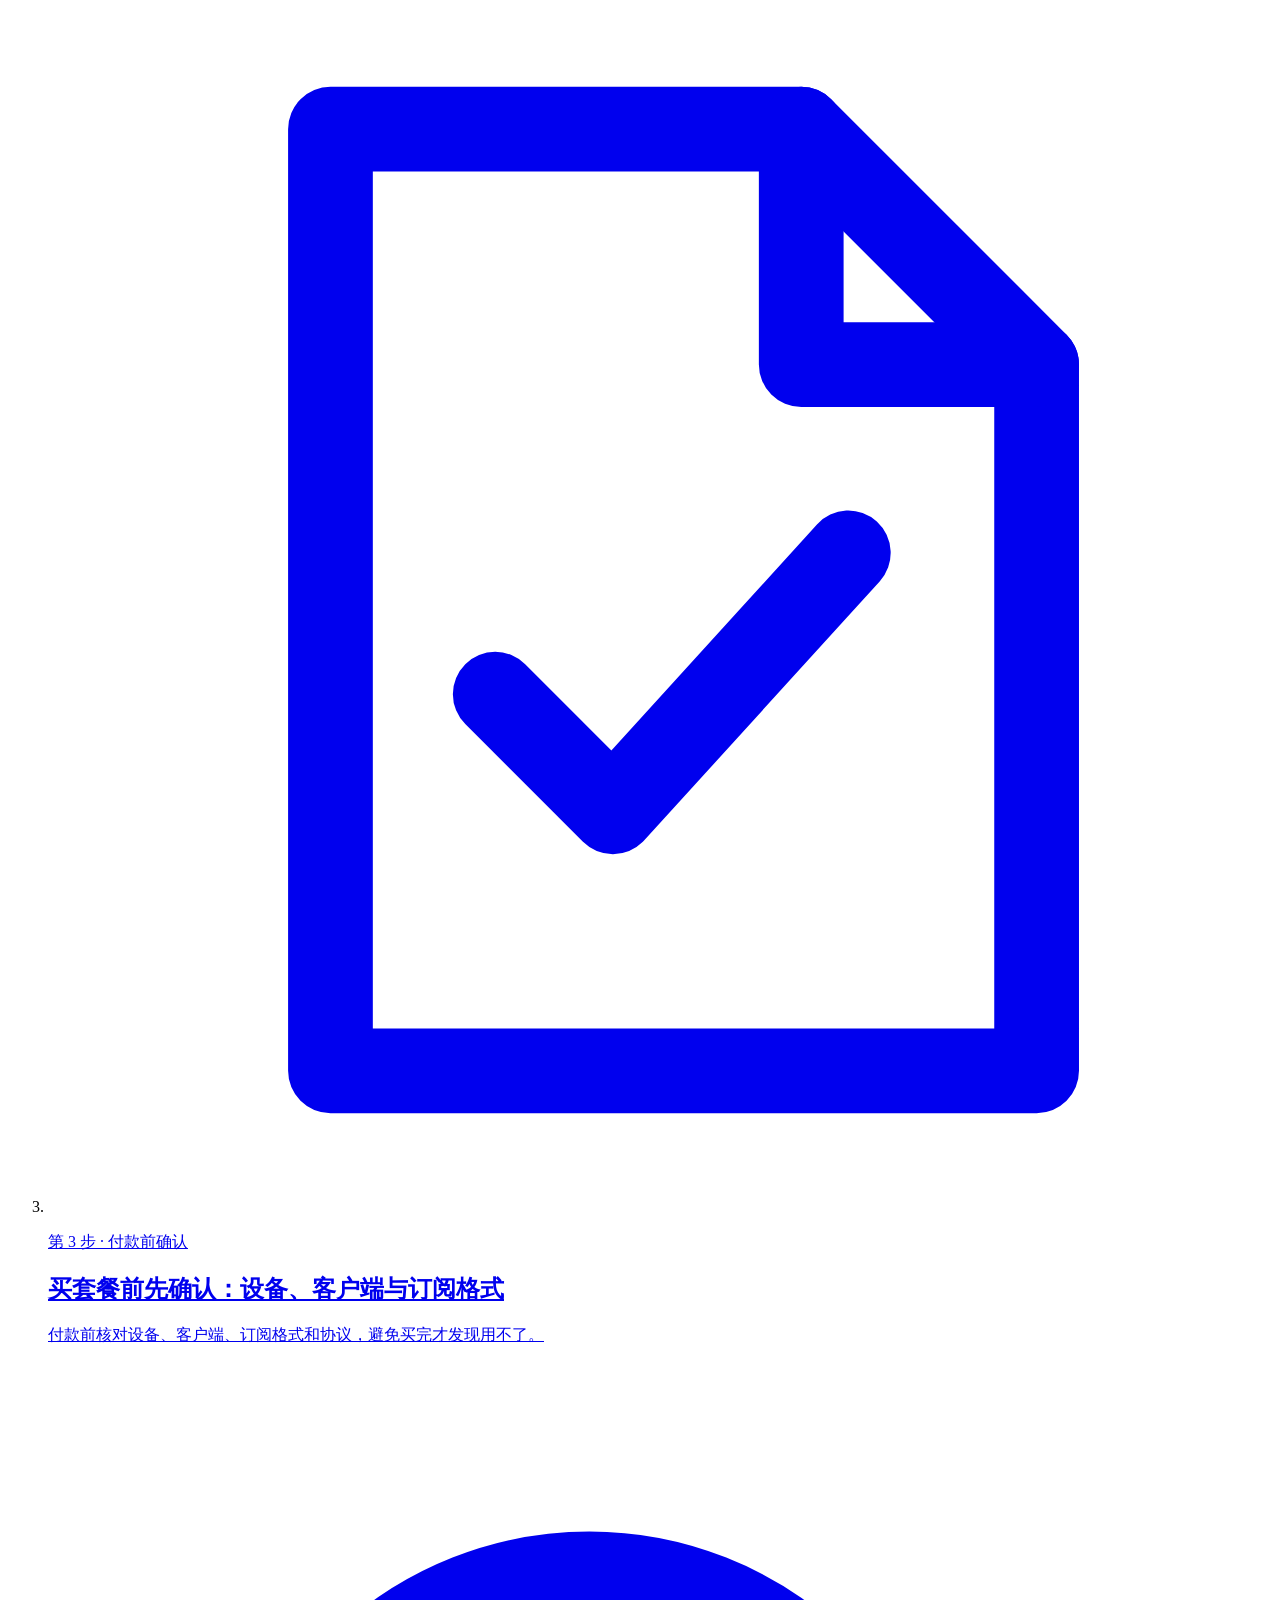
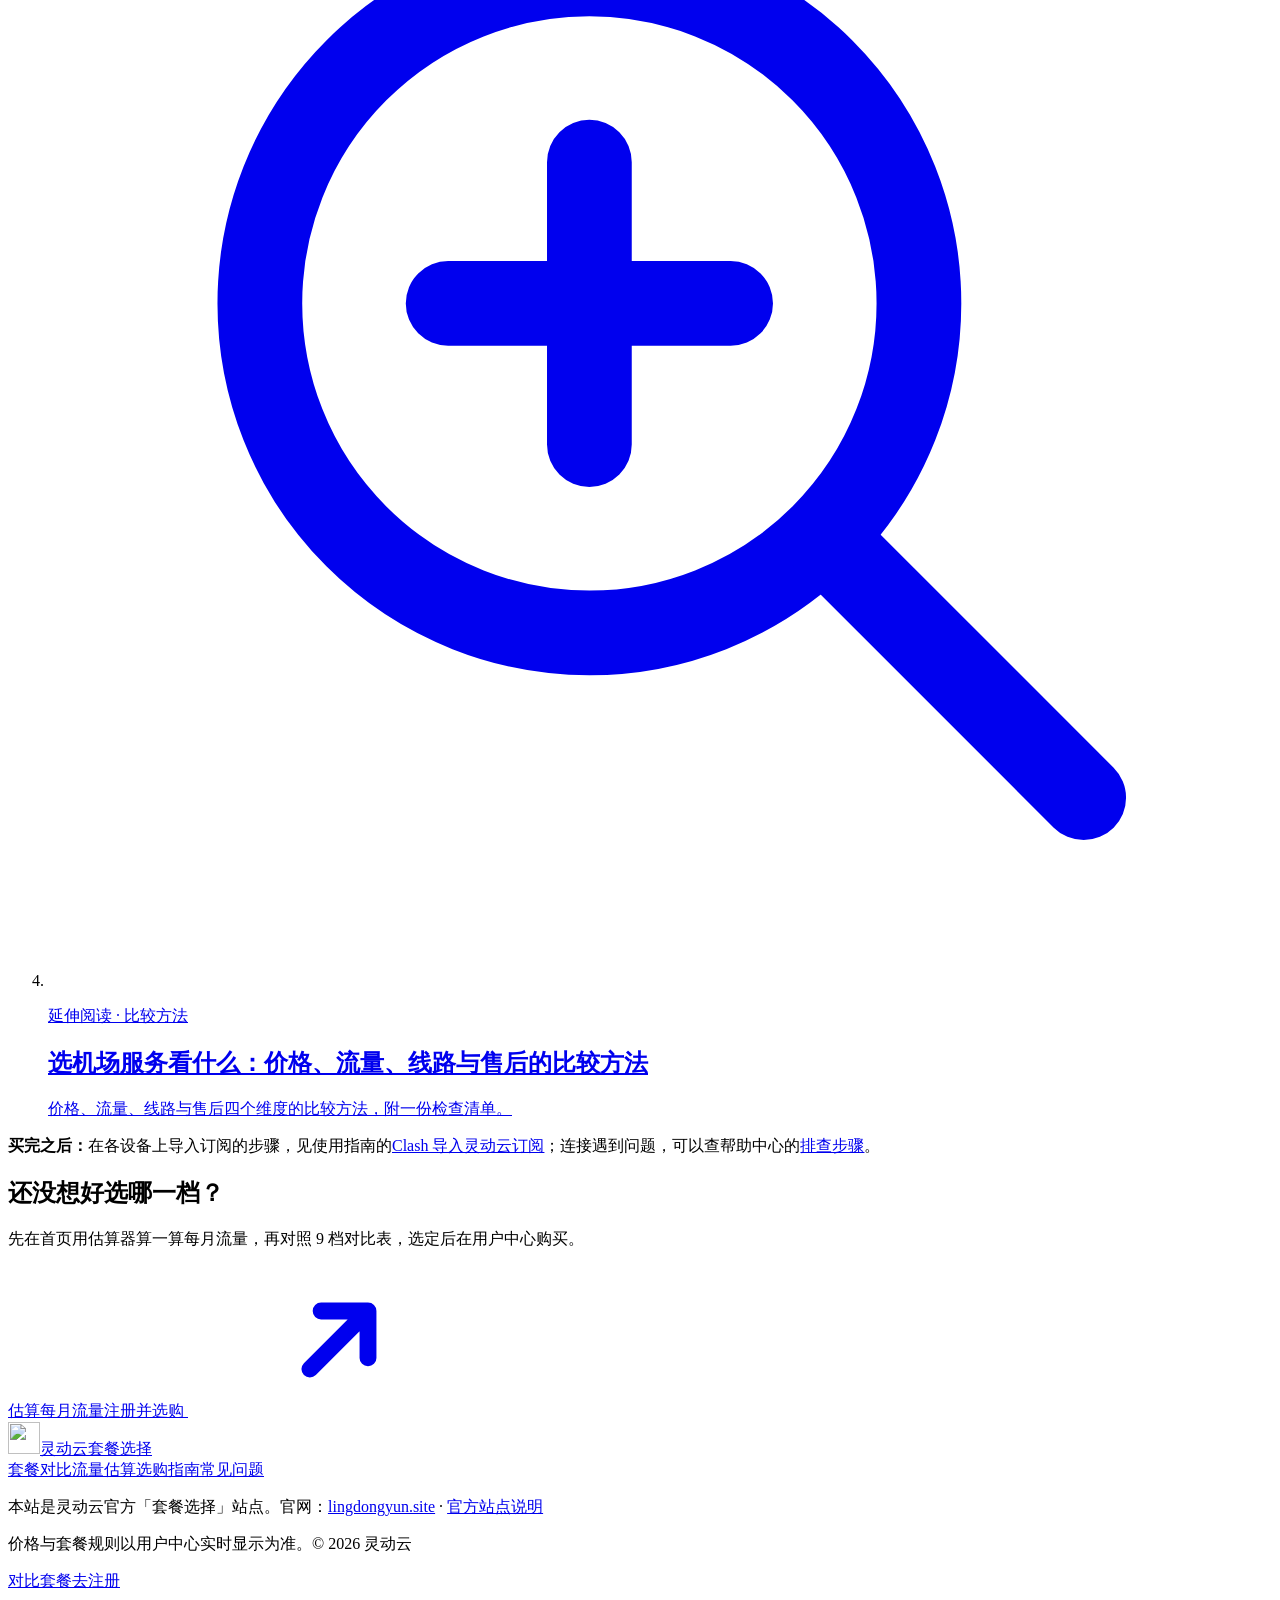
==== commit 7f9464ea: "v3：五站视觉升级、全站紫色、进站与跳转过场、sitemap 重建 - v3.0–v3.2：品牌级视觉重做；套餐四个付费周期价格；五站互通导航栏；加载提速与手机端修复 - v3.3：出场动态（仅真人浏" ====
--- a/lingdongyun.best/guides/index.html
+++ b/lingdongyun.best/guides/index.html
@@ -2,370 +2,252 @@
 <html lang="zh-CN">
 <head>
 <meta charset="utf-8">
-<meta name="viewport" content="width=device-width,initial-scale=1,viewport-fit=cover">
-<title>灵动云教程 | 套餐选择、Clash订阅导入与问题排查</title>
-<meta name="description" content="灵动云教程合集：月付年付怎么选、Clash订阅导入准备、每月流量估算、订阅更新失败排查。">
+<meta name="viewport" content="width=device-width,initial-scale=1,viewport-fit=cover"><!-- ldy-motion:head --><script>(function(){var d=document.documentElement;try{var n=navigator,u=n.userAgent||'';
+if(n.webdriver||/bot|crawl|spider|slurp|bing|google|baidu|yandex|sogou|bytespider|petalbot|lighthouse|headless/i.test(u))return;
+if(!('IntersectionObserver' in window)||!d.animate||!window.matchMedia||matchMedia('(prefers-reduced-motion: reduce)').matches)return;
+d.classList.add('ldy-motion');var seen=false,ref='';try{seen=sessionStorage.getItem('ldy-intro')==='1'}catch(e){}
+try{ref=document.referrer?new URL(document.referrer).hostname:''}catch(e){}
+if(!seen&&!/(^|\.)lingdongyun\.(site|website|best|lol|sbs)$/.test(ref)){d.classList.add('ldy-intro');try{sessionStorage.setItem('ldy-intro','1')}catch(e){}
+setTimeout(function(){d.classList.remove('ldy-intro')},2900)}
+addEventListener('load',function(){setTimeout(function(){if(!d.classList.contains('ldy-rv-ok'))d.classList.remove('ldy-motion')},1500)})
+}catch(e){d.classList.remove('ldy-motion','ldy-intro')}})();</script><style>/* 出场动态（五站共用，源文件 tools/motion.py，勿单独修改） */
+@keyframes ldy-up{from{opacity:0;translate:0 12px}}
+@keyframes ldy-visual{from{opacity:0;translate:0 18px;scale:.985}}
+@keyframes ldy-card{from{opacity:0;translate:0 14px;scale:.99}}
+html.ldy-motion .hero-text > :nth-child(1){animation:ldy-up 560ms cubic-bezier(.2,.7,.2,1) 0ms both}
+html.ldy-motion .hero-text > :nth-child(2){animation:ldy-up 560ms cubic-bezier(.2,.7,.2,1) 60ms both}
+html.ldy-motion .hero-text > :nth-child(3){animation:ldy-up 560ms cubic-bezier(.2,.7,.2,1) 120ms both}
+html.ldy-motion .hero-text > :nth-child(4){animation:ldy-up 560ms cubic-bezier(.2,.7,.2,1) 180ms both}
+html.ldy-motion .hero-text > :nth-child(5){animation:ldy-up 560ms cubic-bezier(.2,.7,.2,1) 240ms both}
+html.ldy-motion .hero-text > :nth-child(6){animation:ldy-up 560ms cubic-bezier(.2,.7,.2,1) 300ms both}
+html.ldy-motion .hero-text > :nth-child(7){animation:ldy-up 560ms cubic-bezier(.2,.7,.2,1) 360ms both}
+html.ldy-motion .hero-text > :nth-child(8){animation:ldy-up 560ms cubic-bezier(.2,.7,.2,1) 420ms both}
+html.ldy-motion #estimate{animation:ldy-visual 720ms cubic-bezier(.2,.7,.2,1) 180ms both}
+html.ldy-motion .crumbs{animation:ldy-up 560ms cubic-bezier(.2,.7,.2,1) 0ms both}
+html.ldy-motion article.article > h1{animation:ldy-up 560ms cubic-bezier(.2,.7,.2,1) 60ms both}
+html.ldy-motion article.article > .meta{animation:ldy-up 560ms cubic-bezier(.2,.7,.2,1) 120ms both}
+html.ldy-motion article.article > .intro{animation:ldy-up 560ms cubic-bezier(.2,.7,.2,1) 180ms both}
+html.ldy-motion .doc-aside{animation:ldy-up 560ms cubic-bezier(.2,.7,.2,1) 240ms both}
+html.ldy-motion section.article.wide > :nth-child(1){animation:ldy-up 560ms cubic-bezier(.2,.7,.2,1) 0ms both}
+html.ldy-motion section.article.wide > :nth-child(2){animation:ldy-up 560ms cubic-bezier(.2,.7,.2,1) 60ms both}
+html.ldy-motion section.article.wide > :nth-child(3){animation:ldy-up 560ms cubic-bezier(.2,.7,.2,1) 120ms both}
+html.ldy-motion section.article.wide > :nth-child(4){animation:ldy-up 560ms cubic-bezier(.2,.7,.2,1) 180ms both}
+html.ldy-intro :is(.hero-text > *, #estimate, .crumbs, article.article > h1, article.article > .meta, article.article > .intro, .doc-aside, section.article.wide > *){animation-play-state:paused}
+html.ldy-motion :is(.qs-head, .qs-grid > li, .section-head, .cmp-wrap, .cyc-wrap, .plans-note, .chooser > *, .guides > *, .cta, .fam > li, .fam-more, .faq-side, .acc > *, .related .guide):not(.ldy-in){opacity:0}
+@media print{html.ldy-motion :is(.qs-head, .qs-grid > li, .section-head, .cmp-wrap, .cyc-wrap, .plans-note, .chooser > *, .guides > *, .cta, .fam > li, .fam-more, .faq-side, .acc > *, .related .guide){opacity:1!important}html.ldy-motion *{animation:none!important}.ldy-ov{display:none!important}}
+.ldy-ov{position:fixed;inset:0;z-index:2147483600;display:grid;place-items:center;background:#FFFFFF;color:#0B1220;padding:env(safe-area-inset-top,0px) env(safe-area-inset-right,0px) env(safe-area-inset-bottom,0px) env(safe-area-inset-left,0px);font-family:"PingFang SC","HarmonyOS Sans SC","MiSans","Hiragino Sans GB","Microsoft YaHei","Noto Sans SC",system-ui,sans-serif;transition:opacity .42s cubic-bezier(.4,0,.2,1),visibility 0s linear .42s;cursor:pointer;-webkit-tap-highlight-color:transparent}
+.ldy-ov.out{opacity:0;visibility:hidden;pointer-events:none}.ldy-ov.fast{transition-duration:.22s,0s;transition-delay:0s,.22s}
+.ldy-ov__stage{position:relative;display:grid;justify-items:center;gap:22px;transition:scale .46s cubic-bezier(.4,0,.2,1)}.ldy-ov.out .ldy-ov__stage{scale:1.05}
+.ldy-ov__mark{position:relative;width:300px;max-width:76vw;margin-bottom:-22px}
+.ldy-ov__emblem{display:block;width:100%;height:auto;max-width:none;max-height:none;overflow:visible}
+.ldy-ov__emblem :is(.ldy-ov__glow,.ldy-ov__globe,.ldy-ov__flames,.ldy-ov__flash,.ldy-ov__star,.ldy-ov__tongue){transform-box:fill-box}.ldy-ov__emblem :is(.ldy-ov__glow,.ldy-ov__globe,.ldy-ov__flash,.ldy-ov__star){transform-origin:50% 50%}
+.ldy-ov__glow{opacity:.3;animation:ldy-ov-glow .9s cubic-bezier(.16,1,.3,1) both}
+.ldy-ov__globe{animation:ldy-ov-sphere .62s cubic-bezier(.2,.8,.2,1) both}
+.ldy-ov__orbit{fill:none;stroke-width:1.5;stroke-opacity:.75;stroke-linecap:round;stroke-dasharray:100;stroke-dashoffset:100;animation:ldy-ov-ring .8s cubic-bezier(.65,0,.35,1) .1s forwards}
+.ldy-ov__comet{fill:none;stroke:#7C3AED;stroke-width:3;stroke-linecap:round;stroke-dasharray:12 88;stroke-dashoffset:100;opacity:0;animation:ldy-ov-comet 1s cubic-bezier(.45,0,.25,1) .16s forwards}
+.ldy-ov__star{animation:ldy-ov-star .78s cubic-bezier(.2,.8,.2,1) .3s both}
+.ldy-ov__flash{opacity:0;animation:ldy-ov-flash .7s ease-out .72s both}
+.ldy-ov__emblem .ldy-ov__flames{transform-origin:20% 100%;animation:ldy-ov-ignite .55s cubic-bezier(.2,.9,.3,1.3) .66s both}
+.ldy-ov__fglow{opacity:.45}.ldy-ov__emblem .ldy-ov__tongue{fill:url(#ldy-ov-tg);transform-origin:50% 100%;animation:ldy-ov-flick .42s ease-in-out infinite alternate}
+.ldy-ov__tongue.t1{animation-duration:.36s;animation-delay:-.1s}.ldy-ov__tongue.t2{animation-duration:.48s;animation-delay:-.2s}.ldy-ov__tongue.t3{animation-duration:.39s;animation-delay:-.3s}.ldy-ov__tongue.t4{animation-duration:.45s;animation-delay:-.05s}
+.ldy-ov__words{display:grid;justify-items:center;gap:6px;text-align:center}
+.ldy-ov__name{font-size:26px;font-weight:700;letter-spacing:.18em;padding-left:.18em;animation:ldy-ov-name .7s cubic-bezier(.16,1,.3,1) .5s both}
+.ldy-ov__sub{font-size:13px;font-weight:500;letter-spacing:.32em;padding-left:.32em;color:#047857;animation:ldy-ov-fade .6s ease .64s both}.ldy-ov__sub.latin{font-size:11.5px;letter-spacing:.42em;padding-left:.42em}
+.ldy-ov__leave{font-size:17px;font-weight:600;letter-spacing:.22em;padding-left:.22em;color:#0B1220;animation:ldy-ov-fade .5s ease .3s both}.ldy-ov__dots{display:inline-flex;gap:.3em;margin-left:.45em;vertical-align:.1em}.ldy-ov__dots i{width:.3em;height:.3em;border-radius:50%;background:#047857;animation:ldy-ov-dot 1s ease-in-out infinite both}.ldy-ov__dots i:nth-child(2){animation-delay:.15s}.ldy-ov__dots i:nth-child(3){animation-delay:.3s}@keyframes ldy-ov-dot{0%,80%,100%{opacity:.25;scale:.8}40%{opacity:1;scale:1.15}}.ldy-lv{animation:ldy-lv-in .18s ease both}@keyframes ldy-lv-in{from{opacity:0}}
+@keyframes ldy-ov-glow{from{opacity:0;scale:.4}}
+@keyframes ldy-ov-sphere{0%{opacity:0;scale:.35}60%{opacity:1;scale:1.06}100%{opacity:1;scale:1}}
+@keyframes ldy-ov-star{0%{opacity:0;scale:.2;rotate:-45deg}60%{opacity:1;scale:1.12;rotate:6deg}80%{scale:.96;rotate:-2deg}100%{opacity:1;scale:1;rotate:0deg}}
+@keyframes ldy-ov-flash{0%{opacity:0;scale:.3}35%{opacity:.9}100%{opacity:0;scale:1.6}}
+@keyframes ldy-ov-ignite{from{opacity:0;scale:.2}}
+@keyframes ldy-ov-flick{from{scale:1 .78}to{scale:.94 1.08}}
+@keyframes ldy-ov-ring{to{stroke-dashoffset:0}}
+@keyframes ldy-ov-comet{0%{opacity:0;stroke-dashoffset:100}15%{opacity:1}85%{opacity:1}100%{opacity:0;stroke-dashoffset:-60}}
+@keyframes ldy-ov-name{from{opacity:0;letter-spacing:.5em;padding-left:.5em}}
+@keyframes ldy-ov-fade{from{opacity:0;translate:0 6px}}
+@media (prefers-reduced-motion:reduce){.ldy-ov{display:none!important}}</style><!-- /ldy-motion:head -->
+<title>灵动云选购指南：怎么选套餐、估算流量与购买前确认</title>
+<meta name="description" content="灵动云套餐选择站的全部选购文章：每月流量怎么估算，9 档套餐按用量和使用时长怎么选，付款前要核对哪些设备与客户端，以及比较机场服务的通用方法。">
 <meta name="robots" content="index,follow,max-image-preview:large,max-snippet:-1">
-<link rel="canonical" href="https://lingdongyun.best/guides/index.html">
-<meta name="theme-color" content="#087FCC">
-<link rel="icon" href="../favicon.ico?v=20261018" sizes="48x48">
-<link rel="icon" href="../favicon.svg?v=20261018" type="image/svg+xml">
-<link rel="icon" href="../favicon-32.png?v=20261018" sizes="32x32" type="image/png">
-<link rel="apple-touch-icon" href="../apple-touch-icon.png?v=20261018">
+<link rel="canonical" href="https://lingdongyun.best/guides/">
+<meta name="theme-color" content="#FFFFFF">
+<link rel="icon" href="/favicon.ico?v=20261101" sizes="48x48">
+<link rel="icon" href="/favicon.svg?v=20261101" type="image/svg+xml">
+<link rel="icon" href="/favicon-32.png?v=20261101" sizes="32x32" type="image/png">
+<link rel="apple-touch-icon" href="/apple-touch-icon.png?v=20261101">
 <meta property="og:type" content="website">
-<meta property="og:site_name" content="灵动云官网">
+<meta property="og:site_name" content="灵动云套餐选择">
 <meta property="og:locale" content="zh_CN">
-<meta property="og:url" content="https://lingdongyun.best/guides/index.html">
-<meta property="og:title" content="灵动云教程 | 套餐选择、Clash订阅导入与问题排查">
-<meta property="og:description" content="灵动云教程合集：月付年付怎么选、Clash订阅导入准备、每月流量估算、订阅更新失败排查。">
-<meta property="og:image" content="https://lingdongyun.best/og-image.png?v=20261018">
+<meta property="og:url" content="https://lingdongyun.best/guides/">
+<meta property="og:title" content="灵动云选购指南：怎么选套餐、估算流量与购买前确认">
+<meta property="og:description" content="灵动云套餐选择站的全部选购文章：每月流量怎么估算，9 档套餐按用量和使用时长怎么选，付款前要核对哪些设备与客户端，以及比较机场服务的通用方法。">
+<meta property="og:image" content="https://lingdongyun.best/og-image.png?v=20261101">
+<meta property="og:image:width" content="1200">
+<meta property="og:image:height" content="630">
+<meta property="og:image:alt" content="灵动云套餐选择：9 档套餐对比与每月流量估算">
 <meta name="twitter:card" content="summary_large_image">
-<link rel="preconnect" href="https://fonts.googleapis.com">
-<link rel="preconnect" href="https://fonts.gstatic.com" crossorigin>
-<link rel="stylesheet" href="https://fonts.googleapis.com/css2?family=Noto+Sans+SC:wght@400;500;700;900&family=Outfit:wght@500;600;700&display=swap">
+<meta name="twitter:title" content="灵动云选购指南：怎么选套餐、估算流量与购买前确认">
+<meta name="twitter:description" content="灵动云套餐选择站的全部选购文章：每月流量怎么估算，9 档套餐按用量和使用时长怎么选，付款前要核对哪些设备与客户端，以及比较机场服务的通用方法。">
+<meta name="twitter:image" content="https://lingdongyun.best/og-image.png?v=20261101">
 <script type="application/ld+json">
 {
  "@context": "https://schema.org",
  "@graph": [
   {
-   "@type": "BreadcrumbList",
-   "itemListElement": [
-    {
-     "@type": "ListItem",
-     "position": 1,
-     "name": "灵动云官网",
-     "item": "https://lingdongyun.best/"
-    },
-    {
-     "@type": "ListItem",
-     "position": 2,
-     "name": "灵动云教程",
-     "item": "https://lingdongyun.best/guides/index.html"
+   "@type": "Organization",
+   "@id": "https://lingdongyun.site/#org",
+   "name": "灵动云",
+   "url": "https://lingdongyun.site/"
+  },
+  {
+   "@type": "WebSite",
+   "@id": "https://lingdongyun.best/#website",
+   "name": "灵动云套餐选择",
+   "url": "https://lingdongyun.best/",
+   "inLanguage": "zh-CN",
+   "description": "灵动云官方「套餐选择」站点：9 档套餐对比与每月流量估算。",
+   "publisher": {
+    "@id": "https://lingdongyun.site/#org"
+   }
+  },
+  {
+   "@type": "CollectionPage",
+   "@id": "https://lingdongyun.best/guides/#page",
+   "url": "https://lingdongyun.best/guides/",
+   "name": "灵动云选购指南",
+   "description": "灵动云套餐选择站的全部选购文章：每月流量怎么估算，9 档套餐按用量和使用时长怎么选，付款前要核对哪些设备与客户端，以及比较机场服务的通用方法。",
+   "inLanguage": "zh-CN",
+   "isPartOf": {
+    "@id": "https://lingdongyun.best/#website"
+   },
+   "dateModified": "2026-11-01",
+   "hasPart": [
+    {
+     "@type": "Article",
+     "headline": "每月需要多少流量：按用途估算灵动云套餐",
+     "url": "https://lingdongyun.best/guides/estimate-traffic"
+    },
+    {
+     "@type": "Article",
+     "headline": "月付、年付、流量包还是私人定制：灵动云 9 档套餐怎么选",
+     "url": "https://lingdongyun.best/guides/choose-plan"
+    },
+    {
+     "@type": "Article",
+     "headline": "买套餐前先确认：设备、客户端与订阅格式",
+     "url": "https://lingdongyun.best/guides/clash-subscription-setup"
+    },
+    {
+     "@type": "Article",
+     "headline": "选机场服务看什么：价格、流量、线路与售后的比较方法",
+     "url": "https://lingdongyun.best/guides/airport-buying-guide"
     }
    ]
   },
   {
-   "@type": "CollectionPage",
-   "name": "灵动云教程",
-   "url": "https://lingdongyun.best/guides/index.html",
-   "inLanguage": "zh-CN",
-   "hasPart": [
-    {
-     "@type": "Article",
-     "headline": "月付、年付和一次性流量怎么选",
-     "url": "https://lingdongyun.best/guides/choose-plan.html"
-    },
-    {
-     "@type": "Article",
-     "headline": "Clash订阅导入前需要准备什么",
-     "url": "https://lingdongyun.best/guides/clash-subscription-setup.html"
-    },
-    {
-     "@type": "Article",
-     "headline": "按实际用途估算每月流量",
-     "url": "https://lingdongyun.best/guides/estimate-traffic.html"
-    },
-    {
-     "@type": "Article",
-     "headline": "订阅更新失败与连接问题排查",
-     "url": "https://lingdongyun.best/guides/troubleshooting.html"
+   "@type": "BreadcrumbList",
+   "itemListElement": [
+    {
+     "@type": "ListItem",
+     "position": 1,
+     "name": "灵动云套餐选择",
+     "item": "https://lingdongyun.best/"
+    },
+    {
+     "@type": "ListItem",
+     "position": 2,
+     "name": "选购指南",
+     "item": "https://lingdongyun.best/guides/"
     }
    ]
   }
  ]
 }
 </script>
-<style>
-/* Layout: 白底、非对称留白；hero 左文右插画，套餐 4×2，引导区淡青底，FAQ 左标题右手风琴 */
-:root{
-  --white:#FFFFFF;
-  --ink:#14233C;
-  --azure:#087FCC;
-  --azure-deep:#066AAE;
-  --cyan:#EAF8FF;
-  --cyan-line:#BDE6FA;
-  --slate:#5E6E85;
-  --slate-soft:#8A98AC;
-  --line:#E3E9F0;
-  --board:#F6F8FB;
-  --shadow:0 1px 2px rgba(20,35,60,.04),0 8px 24px rgba(20,35,60,.06);
-  --f-display:"Outfit","Noto Sans SC","PingFang SC","Microsoft YaHei",sans-serif;
-  --f-body:"Noto Sans SC","PingFang SC","Microsoft YaHei",system-ui,sans-serif;
-  --radius:12px;
-  --max:1180px;
-  color-scheme:light;
-}
-*{box-sizing:border-box}
-html{scroll-behavior:smooth}
-@media (prefers-reduced-motion:reduce){html{scroll-behavior:auto}*{animation:none!important;transition:none!important}}
-body{background:var(--white);color:var(--ink);font-family:var(--f-body);font-size:15px;line-height:1.7;-webkit-font-smoothing:antialiased}
-a{color:inherit;text-decoration:none}
-button{font:inherit;color:inherit;cursor:pointer}
-:focus-visible{outline:2px solid var(--azure);outline-offset:3px;border-radius:6px}
-h1,h2,h3{margin:0;text-wrap:balance}
-p{margin:0}
-.wrap{max-width:var(--max);margin:0 auto;padding-left:max(24px,env(safe-area-inset-left,0px));padding-right:max(24px,env(safe-area-inset-right,0px))}
-@media (max-width:640px){.wrap{padding-left:max(16px,env(safe-area-inset-left,0px));padding-right:max(16px,env(safe-area-inset-right,0px))}}
-
-section[id],main[id]{scroll-margin-top:76px}
-/* buttons */
-.btn{display:inline-flex;align-items:center;justify-content:center;gap:8px;height:46px;padding:0 24px;border-radius:8px;font-weight:700;font-size:15px;border:1px solid transparent;transition:transform .15s,box-shadow .15s,background .15s}
-.btn-primary{background:linear-gradient(180deg,#1A90DB 0%,var(--azure) 55%);color:var(--white);box-shadow:0 1px 0 rgba(255,255,255,.25) inset,0 6px 16px rgba(8,127,204,.22)}
-.btn-primary:hover{background:var(--azure-deep);transform:translateY(-1px)}
-.btn-ghost{background:var(--white);color:var(--azure);border-color:var(--azure)}
-.btn-ghost:hover{background:var(--cyan)}
-.btn svg{width:16px;height:16px}
-
-/* header */
-body::before{content:"";position:fixed;inset:0 0 auto;height:env(safe-area-inset-top,0px);z-index:60;background:var(--white)}
-.header{position:sticky;top:env(safe-area-inset-top,0px);z-index:50;background:rgba(255,255,255,.92);backdrop-filter:blur(10px);border-bottom:1px solid var(--line)}
-.header .wrap{display:flex;align-items:center;height:68px;gap:24px}
-.brand{display:flex;align-items:center;gap:10px}
-.brand svg{width:34px;height:34px;flex:none;border-radius:8px}
-.brand-name{display:flex;flex-direction:column;line-height:1.1}
-.brand-name b{font-size:19px;font-weight:900;letter-spacing:.04em}
-.brand-name small{font-family:var(--f-display);font-size:9px;letter-spacing:.18em;color:var(--slate-soft);font-weight:500}
-.nav{display:flex;gap:36px;margin:0 auto;font-size:14.5px;font-weight:500}
-.nav a{color:var(--ink);position:relative;padding:4px 0}
-.nav a:hover{color:var(--azure)}
-.header .btn{height:38px;padding:0 20px;font-size:14px}
-.menu-btn{display:none;background:none;border:0;padding:8px;margin-left:auto}
-.menu-btn svg{width:24px;height:24px}
-.mobile-nav{border-top:1px solid var(--line);background:var(--white)}
-.mobile-nav a{display:block;padding:14px 0;border-bottom:1px solid var(--line);font-weight:500}
-.mobile-nav .btn{width:100%;margin:16px 0}
-@media (max-width:860px){.nav,.header .btn-login{display:none}.menu-btn{display:block}}
-
-/* hero */
-.hero{position:relative;overflow:hidden;background:radial-gradient(60% 80% at 78% 40%,#E6F5FD 0%,rgba(234,248,255,0) 70%),var(--white)}
-.hero .wrap{display:grid;grid-template-columns:1.05fr 1fr;align-items:center;gap:40px;padding-block:72px 64px}
-.eyebrow{display:block;font-size:13.5px;line-height:1.6;color:var(--slate);font-weight:500;margin-bottom:18px;letter-spacing:0}
-.about{display:grid;grid-template-columns:1fr 2fr;gap:48px;align-items:start;padding-block:0 80px}
-.about-body{color:var(--slate);font-size:15px;line-height:1.95;max-width:44em;display:grid;gap:12px}
-.about-body strong{color:var(--ink);font-weight:700}
-.about-tags{display:flex;flex-wrap:wrap;gap:8px;margin-top:6px}
-.about-tags span{font-size:12.5px;color:var(--azure);background:var(--cyan);border:1px solid var(--cyan-line);border-radius:999px;padding:2px 12px}
-@media (max-width:760px){.about{grid-template-columns:1fr;gap:16px;padding-block:0 52px}}
-.eyebrow span{color:var(--azure);font-family:var(--f-display)}
-.hero h1{font-size:clamp(40px,6vw,68px);line-height:1.18;font-weight:900;letter-spacing:.01em}
-.hero h1 em{font-style:normal;color:var(--azure);display:block}
-.hero-copy{margin-top:24px;font-size:16.5px;color:var(--slate);line-height:1.9;max-width:34em}
-.hero-actions{display:flex;flex-wrap:wrap;gap:14px;margin-top:34px}
-.hero-art{position:relative;min-width:0}
-.hero-art svg{width:100%;height:auto;display:block;max-width:560px;margin-left:auto}
-.float{animation:float 6s ease-in-out infinite}
-.float.d2{animation-delay:-2s}.float.d3{animation-delay:-4s}
-@keyframes float{0%,100%{transform:translateY(0)}50%{transform:translateY(-6px)}}
-@media (max-width:860px){.hero .wrap{grid-template-columns:1fr;padding-block:40px 36px;gap:28px}.hero-art svg{max-width:380px;margin:0 auto}.hero-actions .btn{flex:1 1 100%}}
-
-/* strip */
-.strip{border-block:1px solid var(--line)}
-.strip .wrap{display:grid;grid-template-columns:repeat(3,1fr)}
-.strip-item{display:flex;gap:16px;align-items:flex-start;padding:28px 28px 28px 0}
-.strip-item+.strip-item{border-left:1px solid var(--line);padding-left:32px}
-.strip-item svg{width:34px;height:34px;flex:none;color:var(--azure);margin-top:2px}
-.strip-item h3{font-size:16px;font-weight:700}
-.strip-item p{font-size:13.5px;color:var(--slate)}
-@media (max-width:760px){.strip .wrap{grid-template-columns:1fr}.strip-item{padding:20px 0}.strip-item+.strip-item{border-left:0;border-top:1px solid var(--line);padding-left:0}}
-
-/* sections */
-.section{padding-block:80px}
-.section-head{display:flex;align-items:flex-end;justify-content:space-between;gap:16px;flex-wrap:wrap;margin-bottom:28px}
-.section h2{font-size:clamp(24px,3.2vw,32px);font-weight:900;letter-spacing:.01em;line-height:1.35}
-.kicker{font-size:13px;color:var(--slate);font-weight:500;margin-bottom:6px;letter-spacing:.06em}
-@media (max-width:640px){.section{padding-block:52px}}
-
-/* pricing */
-.tabs{display:inline-flex;gap:4px;padding:4px;background:#F2F6FA;border:1px solid var(--line);border-radius:999px;margin-bottom:28px;max-width:100%;overflow-x:auto}
-.tab{border:0;background:none;padding:7px 22px;border-radius:999px;font-size:14px;font-weight:500;color:var(--slate);white-space:nowrap}
-.tab[aria-selected="true"]{background:var(--azure);color:var(--white);box-shadow:0 2px 8px rgba(8,127,204,.25)}
-.tab:not([aria-selected="true"]):hover{color:var(--azure)}
-.plans{display:grid;grid-template-columns:repeat(4,minmax(0,1fr));gap:18px}
-.plan{display:flex;flex-direction:column;background:var(--white);border:1px solid var(--line);border-radius:var(--radius);padding:22px 20px 20px;transition:border-color .2s,box-shadow .2s,transform .2s}
-.plan:hover{border-color:var(--cyan-line);box-shadow:var(--shadow);transform:translateY(-2px)}
-.plan.annual{border-color:var(--azure);box-shadow:0 0 0 1px var(--azure),var(--shadow)}
-.plan-top{display:flex;justify-content:space-between;align-items:center;gap:8px}
-.plan-name{font-size:16px;font-weight:700}
-.badge{font-size:11.5px;font-weight:500;color:var(--azure);background:var(--cyan);border:1px solid var(--cyan-line);border-radius:5px;padding:1px 8px;white-space:nowrap}
-.price{margin-top:14px;display:flex;align-items:baseline;gap:4px;font-variant-numeric:tabular-nums}
-.price .cur{font-family:var(--f-display);font-size:22px;font-weight:700}
-.price .num{font-family:var(--f-display);font-size:42px;font-weight:700;line-height:1;letter-spacing:-.01em}
-.price .unit{font-size:14px;color:var(--slate);font-weight:500;margin-left:2px}
-.traffic{margin-top:12px;font-size:17px;font-weight:700;font-variant-numeric:tabular-nums}
-.plan-note{font-size:12.5px;color:var(--slate-soft);margin-top:2px;flex:1}
-.plan .btn{margin-top:20px;height:40px;font-size:14px;width:100%}
-.plan[hidden]{display:none}
-.plans-note{margin-top:22px;display:flex;align-items:center;justify-content:center;gap:6px;font-size:13px;color:var(--slate-soft)}
-.plans-note svg{width:15px;height:15px}
-@media (max-width:1000px){.plans{grid-template-columns:repeat(2,minmax(0,1fr))}}
-@media (max-width:560px){.plans{grid-template-columns:1fr}}
-
-/* onboarding */
-.onboard{background:var(--cyan);border-radius:20px;padding:44px 40px;border:1px solid #D9F0FB}
-.steps{display:grid;grid-template-columns:repeat(4,minmax(0,1fr));gap:36px;margin-top:28px;counter-reset:s}
-.step{position:relative;background:var(--white);border:1px solid #D5EAF6;border-radius:var(--radius);padding:20px 18px;display:flex;gap:14px}
-.step:not(:last-child)::after{content:"";position:absolute;right:-28px;top:50%;width:20px;height:2px;background:var(--azure);opacity:.5}
-.step:not(:last-child)::before{content:"";position:absolute;right:-28px;top:calc(50% - 4px);width:8px;height:8px;border-top:2px solid var(--azure);border-right:2px solid var(--azure);transform:rotate(45deg);opacity:.5}
-.step-num{flex:none;width:32px;height:32px;border-radius:50%;background:var(--azure);color:var(--white);font-family:var(--f-display);font-weight:700;display:grid;place-items:center;font-size:15px}
-.step h3{font-size:15.5px;font-weight:700}
-.step p{font-size:12.5px;color:var(--slate);line-height:1.6;margin-top:2px}
-.platforms{display:flex;flex-wrap:wrap;align-items:center;gap:12px;margin-top:28px}
-.chip{display:inline-flex;align-items:center;gap:8px;background:var(--white);border:1px solid #D5EAF6;border-radius:8px;padding:8px 18px;font-size:13.5px;font-weight:500;font-family:var(--f-display)}
-.chip svg{width:16px;height:16px;color:var(--azure)}
-.platforms .btn{margin-left:auto}
-@media (max-width:960px){.steps{grid-template-columns:repeat(2,minmax(0,1fr));gap:16px}.step::after,.step::before{display:none}}
-@media (max-width:640px){.onboard{padding:28px 18px;border-radius:16px}.steps{grid-template-columns:1fr}.platforms .btn{margin-left:0;width:100%}}
-
-/* guides */
-.link-more{color:var(--azure);font-weight:700;font-size:14px;display:inline-flex;gap:6px;align-items:center}
-.link-more:hover{text-decoration:underline}
-.guides{display:grid;grid-template-columns:repeat(2,minmax(0,1fr));gap:18px}
-.guide{display:flex;gap:18px;align-items:center;padding:22px 24px;border:1px solid var(--line);border-radius:var(--radius);transition:border-color .2s,box-shadow .2s}
-.guide:hover{border-color:var(--cyan-line);box-shadow:var(--shadow)}
-.guide-icon{flex:none;width:52px;height:52px;border-radius:12px;background:var(--cyan);display:grid;place-items:center;color:var(--azure)}
-.guide-icon svg{width:26px;height:26px}
-.guide-cat{font-size:12px;color:var(--azure);font-weight:500;letter-spacing:.04em}
-.guide h3{font-size:16px;font-weight:700;line-height:1.5}
-.guide p{font-size:13px;color:var(--slate)}
-.guide>div{min-width:0}
-@media (max-width:760px){.guides{grid-template-columns:1fr}}
-
-/* faq */
-.faq{display:grid;grid-template-columns:1fr 2fr;gap:48px;align-items:start}
-.faq-side p{color:var(--slate);font-size:14px;margin-top:8px}
-.acc{border:1px solid var(--line);border-radius:var(--radius);overflow:hidden}
-.acc-item+.acc-item{border-top:1px solid var(--line)}
-.acc-q{width:100%;display:flex;align-items:center;gap:14px;padding:18px 22px;background:none;border:0;text-align:left;font-weight:700;font-size:15px}
-.acc-q:hover{background:#FAFCFE}
-.acc-ic{flex:none;width:22px;height:22px;border-radius:50%;border:1.5px solid var(--slate-soft);display:grid;place-items:center;color:var(--slate);transition:.2s}
-.acc-ic svg{width:12px;height:12px}
-.acc-q[aria-expanded="true"]{color:var(--azure)}
-.acc-q[aria-expanded="true"] .acc-ic{background:var(--azure);border-color:var(--azure);color:var(--white)}
-.acc-q .chev{margin-left:auto;width:16px;height:16px;color:var(--slate-soft);transition:transform .2s;flex:none}
-.acc-q[aria-expanded="true"] .chev{transform:rotate(180deg)}
-.acc-a{padding:0 22px 20px 58px;color:var(--slate);font-size:14.5px}
-@media (max-width:760px){.faq{grid-template-columns:1fr;gap:20px}.acc-a{padding-left:22px}}
-
-/* cta */
-.cta{background:linear-gradient(90deg,var(--cyan),#F3FBFF);border:1px solid #D9F0FB;border-radius:16px;padding:30px 40px;display:flex;align-items:center;justify-content:space-between;gap:20px;flex-wrap:wrap}
-.cta h2{font-size:22px;font-weight:900}
-.cta p{color:var(--slate);font-size:13.5px;margin-top:2px}
-@media (max-width:640px){.cta{padding:24px 18px}.cta .btn{width:100%}}
-
-/* footer */
-.footer{border-top:1px solid var(--line);margin-top:72px}
-.footer .wrap{display:flex;align-items:center;gap:24px;flex-wrap:wrap;padding-block:28px}
-.footer .domain{font-size:13px;color:var(--slate);font-family:var(--f-display)}
-.footer-links{display:flex;flex-wrap:wrap;gap:6px 18px;margin-left:auto;font-size:13px;color:var(--slate)}
-.footer-links a:hover{color:var(--azure)}
-.footer-links .sep{width:1px;background:var(--line);align-self:stretch}
-.copy{width:100%;font-size:12px;color:var(--slate-soft);border-top:1px solid var(--line);padding-top:16px}
-@media (max-width:640px){.footer-links{margin-left:0}}
-
-/* price table */
-.table-wrap{overflow-x:auto;border:1px solid var(--line);border-radius:var(--radius);margin-top:40px}
-.ptable{width:100%;border-collapse:collapse;font-size:14px;min-width:720px;font-variant-numeric:tabular-nums}
-.ptable caption{text-align:left;padding:18px 20px 6px;font-weight:700;font-size:16px;color:var(--ink)}
-.ptable th,.ptable td{padding:12px 20px;text-align:left;border-top:1px solid var(--line);vertical-align:top}
-.ptable thead th{background:#F7FAFD;font-size:12.5px;color:var(--slate);font-weight:500;letter-spacing:.04em}
-.ptable tbody th{font-weight:700;white-space:nowrap}
-.ptable td.num{font-family:var(--f-display);font-weight:600;white-space:nowrap}
-.ptable tr.hl{background:#F5FBFF}
-.ptable thead th{white-space:nowrap}
-/* chooser */
-.chooser{display:grid;grid-template-columns:repeat(3,minmax(0,1fr));gap:18px}
-.choice{border:1px solid var(--line);border-radius:var(--radius);padding:22px 22px 20px;display:flex;flex-direction:column;gap:8px}
-.choice .who{font-size:12.5px;color:var(--azure);font-weight:500;letter-spacing:.04em}
-.choice h3{font-size:17px;font-weight:700}
-.choice p{font-size:14px;color:var(--slate);line-height:1.8}
-.choice .pick{margin-top:auto;padding-top:10px;border-top:1px dashed var(--line);font-size:13.5px;font-weight:700}
-.choice .pick span{color:var(--azure)}
-.choice.wide{grid-column:span 2}
-@media (max-width:960px){.chooser{grid-template-columns:repeat(2,minmax(0,1fr))}.choice.wide{grid-column:span 2}}
-@media (max-width:600px){.chooser{grid-template-columns:1fr}.choice.wide{grid-column:auto}}
-.lede{color:var(--slate);font-size:15px;max-width:46em;margin-top:8px}
-/* clients */
-.clients{display:grid;grid-template-columns:repeat(4,minmax(0,1fr));gap:18px}
-.client{padding:20px 0 0;border-top:2px solid var(--azure)}
-.client h3{font-size:16px;font-weight:700;display:flex;align-items:center;gap:8px}
-.client h3 svg{width:18px;height:18px;color:var(--azure)}
-.client p{font-size:13.5px;color:var(--slate);line-height:1.85;margin-top:8px}
-.client-note{margin-top:22px;font-size:13px;color:var(--slate-soft)}
-@media (max-width:960px){.clients{grid-template-columns:repeat(2,minmax(0,1fr))}}
-@media (max-width:560px){.clients{grid-template-columns:1fr}}
-.footer-desc{width:100%;font-size:13px;color:var(--slate);line-height:1.8;max-width:60em}
-
-.crumbs{font-size:13px;color:var(--slate);display:flex;flex-wrap:wrap;gap:6px;padding-block:28px 0}
-.crumbs a{color:var(--azure)}.crumbs a:hover{text-decoration:underline}
-.article{max-width:760px;padding-block:24px 40px}
-.article h1{font-size:clamp(28px,4vw,40px);font-weight:900;line-height:1.3;letter-spacing:.01em}
-.meta{font-size:13px;color:var(--slate-soft);margin-top:12px}
-.article .intro{font-size:17px;color:var(--slate);line-height:1.9;margin-top:22px}
-.article h2{font-size:22px;font-weight:900;margin-top:44px;line-height:1.4}
-.article h3{font-size:17px;font-weight:700;margin-top:26px}
-.article p{margin-top:14px;line-height:1.95;font-size:15.5px}
-.article ul,.article ol{margin:14px 0 0;padding-left:1.4em;line-height:1.95;font-size:15.5px}
-.article li+li{margin-top:6px}
-.article strong{font-weight:700}
-.article .table-wrap{margin-top:18px}
-.article .ptable{min-width:560px}
-.tip{margin-top:22px;background:var(--cyan);border:1px solid #D9F0FB;border-radius:10px;padding:14px 18px;font-size:14.5px;line-height:1.85}
-.tip b{color:var(--azure)}
-.calc{margin-top:20px;border:1px solid var(--line);border-radius:var(--radius);padding:22px}
-.calc-row{display:grid;grid-template-columns:1fr 110px;gap:12px;align-items:center;padding:8px 0;border-bottom:1px dashed var(--line);font-size:14.5px}
-.calc-row small{display:block;color:var(--slate-soft);font-size:12.5px}
-.calc input{width:100%;height:38px;border:1px solid var(--line);border-radius:8px;padding:0 10px;font:inherit;font-variant-numeric:tabular-nums;color:var(--ink);background:var(--white)}
-.calc input:focus{outline:2px solid var(--azure);outline-offset:1px}
-.calc-out{margin-top:16px;display:flex;flex-wrap:wrap;align-items:baseline;gap:8px 16px}
-.calc-out .gb{font-family:var(--f-display);font-size:34px;font-weight:700;color:var(--azure);font-variant-numeric:tabular-nums}
-.calc-out .rec{font-size:15px;font-weight:700}
-.related{border-top:1px solid var(--line);padding-block:36px 0;margin-top:20px}
-.related h2{font-size:20px;font-weight:900;margin-bottom:16px}
-.list{display:grid;gap:16px}
-.guide-cta{margin-top:40px}
-.ptable thead th{white-space:nowrap}
-.ptable.flow td.num{white-space:normal}
-.related .guides{grid-template-columns:repeat(3,minmax(0,1fr))}
-@media (max-width:960px){.related .guides{grid-template-columns:1fr}}
-</style>
+<link rel="preload" href="/assets/fonts/sora-latin-wght.woff2" as="font" type="font/woff2" crossorigin>
+<link rel="stylesheet" href="/assets/site.css?v=20261101">
+<!-- 悬停或按下链接时预先加载同站页面，点击后打开更快（只在支持的浏览器生效） -->
+<script type="speculationrules">{"prefetch":[{"where":{"and":[{"href_matches":"/*"},{"not":{"selector_matches":"[target=_blank], [download], [rel~=nofollow]"}}]},"eagerness":"moderate"}]}</script>
 </head>
-<body>
-<svg width="0" height="0" style="position:absolute" aria-hidden="true">
+<body><!-- ldy-motion:intro --><script>(function(){var d=document.documentElement;if(!d.classList.contains('ldy-intro'))return;try{
+var o=document.createElement('div');o.className='ldy-ov';o.setAttribute('aria-hidden','true');o.innerHTML="<div class=\"ldy-ov__stage\"><div class=\"ldy-ov__mark\"><svg class=\"ldy-ov__emblem\" viewBox=\"0 0 240 210\" aria-hidden=\"true\"><defs><radialGradient id=\"ldy-ov-disk\" cx=\"104\" cy=\"88\" r=\"88\" gradientUnits=\"userSpaceOnUse\"><stop offset=\"0\" stop-color=\"#A47BFF\"/><stop offset=\".3\" stop-color=\"#7B2FF7\"/><stop offset=\".66\" stop-color=\"#4C12B8\"/><stop offset=\"1\" stop-color=\"#1C0752\"/></radialGradient><linearGradient id=\"ldy-ov-rim\" x1=\"170\" y1=\"50\" x2=\"70\" y2=\"168\" gradientUnits=\"userSpaceOnUse\"><stop offset=\"0\" stop-color=\"#fff\" stop-opacity=\".95\"/><stop offset=\".5\" stop-color=\"#D8B4FE\" stop-opacity=\".45\"/><stop offset=\"1\" stop-color=\"#8B5CF6\" stop-opacity=\".1\"/></linearGradient><linearGradient id=\"ldy-ov-tg\" x1=\"0\" y1=\"1\" x2=\"0\" y2=\"0\"><stop offset=\"0\" stop-color=\"#F5EEFF\" stop-opacity=\"1\"/><stop offset=\".35\" stop-color=\"#C4A6FF\" stop-opacity=\".9\"/><stop offset=\".7\" stop-color=\"#8B5CF6\" stop-opacity=\".6\"/><stop offset=\"1\" stop-color=\"#6D28D9\" stop-opacity=\"0\"/></linearGradient><linearGradient id=\"ldy-ov-sg\" x1=\"300\" y1=\"320\" x2=\"1000\" y2=\"940\" gradientUnits=\"userSpaceOnUse\"><stop offset=\"0\" stop-color=\"#fff\"/><stop offset=\".5\" stop-color=\"#FAF6FF\"/><stop offset=\"1\" stop-color=\"#E4D4FF\"/></linearGradient><radialGradient id=\"ldy-ov-fl\" r=\".5\"><stop offset=\"0\" stop-color=\"#fff\"/><stop offset=\".4\" stop-color=\"#EBDDFF\" stop-opacity=\".7\"/><stop offset=\"1\" stop-color=\"#A78BFA\" stop-opacity=\"0\"/></radialGradient><filter id=\"ldy-ov-b1\" x=\"-60%\" y=\"-60%\" width=\"220%\" height=\"220%\"><feGaussianBlur stdDeviation=\"12\"/></filter><filter id=\"ldy-ov-b2\" x=\"-60%\" y=\"-60%\" width=\"220%\" height=\"220%\"><feGaussianBlur stdDeviation=\"4\"/></filter><filter id=\"ldy-ov-b3\" x=\"-30%\" y=\"-30%\" width=\"160%\" height=\"160%\"><feGaussianBlur stdDeviation=\"24\"/></filter><clipPath id=\"ldy-ov-cs\"><circle cx=\"120\" cy=\"108\" r=\"60\"/></clipPath><clipPath id=\"ldy-ov-cf\"><rect x=\"-130\" y=\"0\" width=\"260\" height=\"60\"/></clipPath><path id=\"ldy-ov-sp\" fill-rule=\"evenodd\" d=\"M621.3 938.0C613.6 936.4 606.7 932.0 602.2 925.6C599.6 922.0 548.0 821.2 548.0 819.7C548.0 819.4 553.7 816.1 560.8 812.4C605.2 789.0 675.4 748.3 720.0 720.2C768.1 689.9 833.9 644.8 870.9 616.8C882.5 608.0 885.5 606.1 886.5 607.2C887.1 607.9 891.4 612.6 896.1 617.5C907.9 630.2 925.2 648.8 942.4 667.5C960.3 686.9 963.4 692.3 963.4 704.0C963.5 716.8 957.4 726.2 945.4 731.7C941.6 733.4 933.0 735.2 915.3 738.0C879.6 743.6 842.3 749.9 795.5 758.4C753.2 766.0 749.9 766.9 743.3 772.7C740.4 775.2 704.3 835.7 665.5 903.0C652.2 926.1 646.6 932.9 638.5 935.9C631.9 938.4 626.4 939.0 621.3 938.0ZM265.5 881.5C257.6 879.8 253.2 877.9 249.1 874.4C226.8 855.7 258.1 809.3 331.0 752.7C338.4 747.0 344.6 742.4 344.8 742.5C345.0 742.7 343.1 746.0 340.6 749.8C331.9 763.4 327.0 775.3 327.0 782.9C327.0 787.4 330.4 794.5 333.9 796.9C345.2 804.9 369.8 803.3 403.5 792.4C426.7 784.8 455.8 772.0 484.2 756.9C501.7 747.6 527.2 731.9 527.8 730.1C528.1 729.2 524.9 729.0 513.9 729.5C486.4 730.8 419.2 727.1 358.6 721.0C326.7 717.7 322.1 716.8 314.7 711.4C308.1 706.6 303.5 696.9 303.6 688.0C303.6 677.6 307.2 671.3 323.5 653.0C355.3 617.3 387.4 583.7 410.9 561.5C424.7 548.4 429.5 543.2 431.7 539.0C436.7 529.1 436.5 527.2 423.6 465.0C404.9 374.6 402.7 362.8 403.2 353.5C403.7 344.2 406.1 338.4 412.1 331.6C419.9 322.8 434.5 318.1 445.7 320.9C452.8 322.7 458.4 325.7 531.6 367.5C568.5 388.6 601.3 407.2 604.6 408.9C613.2 413.3 622.6 414.5 632.1 412.6C638.5 411.2 644.3 408.3 676.5 390.4C765.5 340.7 784.0 330.5 792.0 326.6C799.9 322.8 801.1 322.5 809.0 322.5C816.6 322.5 818.2 322.9 824.2 325.8C836.5 331.8 843.3 342.8 843.3 356.5C843.3 368.4 832.9 417.0 817.4 478.0C801.0 542.3 799.0 550.4 799.0 552.7L799.0 555.0L804.8 552.4C841.1 536.4 895.8 481.6 916.3 440.5C930.3 412.5 929.2 391.6 913.3 381.1C904.7 375.4 896.5 373.6 879.8 373.5C871.6 373.5 865.0 373.4 865.0 373.3C865.0 373.2 868.5 371.5 872.8 369.5C962.7 326.4 1027.7 314.6 1047.8 337.4C1053.7 344.1 1054.5 346.6 1054.5 357.5C1054.4 366.8 1054.1 368.3 1050.3 378.3C1042.9 397.4 1028.8 419.5 1010.3 441.0C992.9 461.1 961.6 491.1 933.0 514.9C857.4 577.9 688.6 694.5 576.5 761.2C518.6 795.7 459.1 826.7 414.0 846.0C347.0 874.7 293.1 887.6 265.5 881.5Z\"/></defs><circle class=\"ldy-ov__glow\" cx=\"120\" cy=\"108\" r=\"66\" fill=\"#7C3AED\" filter=\"url(#ldy-ov-b1)\"/><g class=\"ldy-ov__flames\"><g class=\"ldy-ov__fglow\" fill=\"#8B5CF6\" filter=\"url(#ldy-ov-b2)\"><path transform=\"translate(105.1 56.1) rotate(3.7)\" d=\"M-11.2 0C-11.2 -9.6 -3.6 -18.2 0 -25.3C3.6 -18.2 11.2 -9.6 11.2 0Q0 10.1 -11.2 0Z\"/><path transform=\"translate(125.6 54.3) rotate(11.2)\" d=\"M-14.2 0C-14.2 -14.4 -4.6 -27.3 0 -37.9C4.6 -27.3 14.2 -14.4 14.2 0Q0 12.8 -14.2 0Z\"/><path transform=\"translate(146.2 60.8) rotate(19.2)\" d=\"M-16.5 0C-16.5 -17.5 -5.3 -33.1 0 -46.0C5.3 -33.1 16.5 -17.5 16.5 0Q0 14.8 -16.5 0Z\"/><path transform=\"translate(162.6 74.8) rotate(27.0)\" d=\"M-14.2 0C-14.2 -14.4 -4.6 -27.3 0 -37.9C4.6 -27.3 14.2 -14.4 14.2 0Q0 12.8 -14.2 0Z\"/><path transform=\"translate(172.2 94.0) rotate(34.4)\" d=\"M-11.2 0C-11.2 -10.1 -3.6 -19.0 0 -26.4C3.6 -19.0 11.2 -10.1 11.2 0Q0 10.1 -11.2 0Z\"/></g><g transform=\"translate(105.1 56.1) rotate(3.7)\"><path class=\"ldy-ov__tongue t0\" d=\"M-7.5 0C-7.5 -8.4 -2.4 -15.8 0 -22.0C2.4 -15.8 7.5 -8.4 7.5 0Q0 6.8 -7.5 0Z\"/></g><g transform=\"translate(125.6 54.3) rotate(11.2)\"><path class=\"ldy-ov__tongue t1\" d=\"M-9.5 0C-9.5 -12.5 -3.0 -23.8 0 -33.0C3.0 -23.8 9.5 -12.5 9.5 0Q0 8.6 -9.5 0Z\"/></g><g transform=\"translate(146.2 60.8) rotate(19.2)\"><path class=\"ldy-ov__tongue t2\" d=\"M-11.0 0C-11.0 -15.2 -3.5 -28.8 0 -40.0C3.5 -28.8 11.0 -15.2 11.0 0Q0 9.9 -11.0 0Z\"/></g><g transform=\"translate(162.6 74.8) rotate(27.0)\"><path class=\"ldy-ov__tongue t3\" d=\"M-9.5 0C-9.5 -12.5 -3.0 -23.8 0 -33.0C3.0 -23.8 9.5 -12.5 9.5 0Q0 8.6 -9.5 0Z\"/></g><g transform=\"translate(172.2 94.0) rotate(34.4)\"><path class=\"ldy-ov__tongue t4\" d=\"M-7.5 0C-7.5 -8.7 -2.4 -16.6 0 -23.0C2.4 -16.6 7.5 -8.7 7.5 0Q0 6.8 -7.5 0Z\"/></g></g><g transform=\"translate(120 108) rotate(-20)\"><ellipse class=\"ldy-ov__orbit\" rx=\"104\" ry=\"30\" pathLength=\"100\" stroke=\"#7C3AED\"/></g><g class=\"ldy-ov__globe\"><circle cx=\"120\" cy=\"108\" r=\"60\" fill=\"url(#ldy-ov-disk)\"/><g clip-path=\"url(#ldy-ov-cs)\" fill=\"none\" stroke=\"#F1E8FF\" stroke-opacity=\".24\" stroke-width=\".8\" transform=\"rotate(-20 120 108)\"><ellipse cx=\"120\" cy=\"108\" rx=\"22\" ry=\"60\"/><ellipse cx=\"120\" cy=\"108\" rx=\"44\" ry=\"60\"/><ellipse cx=\"120\" cy=\"108\" rx=\"60\" ry=\"15\"/><ellipse cx=\"120\" cy=\"74\" rx=\"49\" ry=\"10\"/><ellipse cx=\"120\" cy=\"142\" rx=\"49\" ry=\"10\"/></g><circle cx=\"120\" cy=\"108\" r=\"60\" fill=\"none\" stroke=\"url(#ldy-ov-rim)\" stroke-width=\"1.4\"/></g><g transform=\"translate(120 108) rotate(-20)\" clip-path=\"url(#ldy-ov-cf)\"><ellipse class=\"ldy-ov__orbit\" rx=\"104\" ry=\"30\" pathLength=\"100\" stroke=\"#7C3AED\"/><ellipse class=\"ldy-ov__comet\" rx=\"104\" ry=\"30\" pathLength=\"100\"/></g><circle class=\"ldy-ov__flash\" cx=\"120\" cy=\"108\" r=\"58\" fill=\"url(#ldy-ov-fl)\"/><g transform=\"translate(120 109) scale(.142) translate(-640.65 -626.8)\"><g class=\"ldy-ov__star\"><use href=\"#ldy-ov-sp\" xlink:href=\"#ldy-ov-sp\" fill=\"#C084FC\" opacity=\".7\" filter=\"url(#ldy-ov-b3)\"/><use href=\"#ldy-ov-sp\" xlink:href=\"#ldy-ov-sp\" fill=\"url(#ldy-ov-sg)\"/></g></g></svg></div><div class=\"ldy-ov__words\"><b class=\"ldy-ov__name\">灵动云</b><span class=\"ldy-ov__sub\">套餐选择</span></div></div>";
+document.body.appendChild(o);var done=false,T=['pointerdown','keydown','wheel','touchstart'];
+function end(fast){if(done)return;done=true;o.classList.add('out');if(fast)o.classList.add('fast');d.classList.remove('ldy-intro');
+d.setAttribute('data-ldy-intro','done');try{document.dispatchEvent(new Event('ldy:intro-end'))}catch(e){}
+T.forEach(function(t){removeEventListener(t,skip,true)});setTimeout(function(){o.remove()},fast?240:460)}
+function skip(){end(true)}T.forEach(function(t){addEventListener(t,skip,{capture:true,passive:true})});
+setTimeout(function(){end(false)},1400)}catch(e){d.classList.remove('ldy-intro')}})();</script><script>(function(){var d=document.documentElement;try{
+var M="<div class=\"ldy-ov__stage\"><div class=\"ldy-ov__mark\"><svg class=\"ldy-ov__emblem\" viewBox=\"0 0 240 210\" aria-hidden=\"true\"><defs><radialGradient id=\"ldy-ov-disk\" cx=\"104\" cy=\"88\" r=\"88\" gradientUnits=\"userSpaceOnUse\"><stop offset=\"0\" stop-color=\"#A47BFF\"/><stop offset=\".3\" stop-color=\"#7B2FF7\"/><stop offset=\".66\" stop-color=\"#4C12B8\"/><stop offset=\"1\" stop-color=\"#1C0752\"/></radialGradient><linearGradient id=\"ldy-ov-rim\" x1=\"170\" y1=\"50\" x2=\"70\" y2=\"168\" gradientUnits=\"userSpaceOnUse\"><stop offset=\"0\" stop-color=\"#fff\" stop-opacity=\".95\"/><stop offset=\".5\" stop-color=\"#D8B4FE\" stop-opacity=\".45\"/><stop offset=\"1\" stop-color=\"#8B5CF6\" stop-opacity=\".1\"/></linearGradient><linearGradient id=\"ldy-ov-tg\" x1=\"0\" y1=\"1\" x2=\"0\" y2=\"0\"><stop offset=\"0\" stop-color=\"#F5EEFF\" stop-opacity=\"1\"/><stop offset=\".35\" stop-color=\"#C4A6FF\" stop-opacity=\".9\"/><stop offset=\".7\" stop-color=\"#8B5CF6\" stop-opacity=\".6\"/><stop offset=\"1\" stop-color=\"#6D28D9\" stop-opacity=\"0\"/></linearGradient><linearGradient id=\"ldy-ov-sg\" x1=\"300\" y1=\"320\" x2=\"1000\" y2=\"940\" gradientUnits=\"userSpaceOnUse\"><stop offset=\"0\" stop-color=\"#fff\"/><stop offset=\".5\" stop-color=\"#FAF6FF\"/><stop offset=\"1\" stop-color=\"#E4D4FF\"/></linearGradient><radialGradient id=\"ldy-ov-fl\" r=\".5\"><stop offset=\"0\" stop-color=\"#fff\"/><stop offset=\".4\" stop-color=\"#EBDDFF\" stop-opacity=\".7\"/><stop offset=\"1\" stop-color=\"#A78BFA\" stop-opacity=\"0\"/></radialGradient><filter id=\"ldy-ov-b1\" x=\"-60%\" y=\"-60%\" width=\"220%\" height=\"220%\"><feGaussianBlur stdDeviation=\"12\"/></filter><filter id=\"ldy-ov-b2\" x=\"-60%\" y=\"-60%\" width=\"220%\" height=\"220%\"><feGaussianBlur stdDeviation=\"4\"/></filter><filter id=\"ldy-ov-b3\" x=\"-30%\" y=\"-30%\" width=\"160%\" height=\"160%\"><feGaussianBlur stdDeviation=\"24\"/></filter><clipPath id=\"ldy-ov-cs\"><circle cx=\"120\" cy=\"108\" r=\"60\"/></clipPath><clipPath id=\"ldy-ov-cf\"><rect x=\"-130\" y=\"0\" width=\"260\" height=\"60\"/></clipPath><path id=\"ldy-ov-sp\" fill-rule=\"evenodd\" d=\"M621.3 938.0C613.6 936.4 606.7 932.0 602.2 925.6C599.6 922.0 548.0 821.2 548.0 819.7C548.0 819.4 553.7 816.1 560.8 812.4C605.2 789.0 675.4 748.3 720.0 720.2C768.1 689.9 833.9 644.8 870.9 616.8C882.5 608.0 885.5 606.1 886.5 607.2C887.1 607.9 891.4 612.6 896.1 617.5C907.9 630.2 925.2 648.8 942.4 667.5C960.3 686.9 963.4 692.3 963.4 704.0C963.5 716.8 957.4 726.2 945.4 731.7C941.6 733.4 933.0 735.2 915.3 738.0C879.6 743.6 842.3 749.9 795.5 758.4C753.2 766.0 749.9 766.9 743.3 772.7C740.4 775.2 704.3 835.7 665.5 903.0C652.2 926.1 646.6 932.9 638.5 935.9C631.9 938.4 626.4 939.0 621.3 938.0ZM265.5 881.5C257.6 879.8 253.2 877.9 249.1 874.4C226.8 855.7 258.1 809.3 331.0 752.7C338.4 747.0 344.6 742.4 344.8 742.5C345.0 742.7 343.1 746.0 340.6 749.8C331.9 763.4 327.0 775.3 327.0 782.9C327.0 787.4 330.4 794.5 333.9 796.9C345.2 804.9 369.8 803.3 403.5 792.4C426.7 784.8 455.8 772.0 484.2 756.9C501.7 747.6 527.2 731.9 527.8 730.1C528.1 729.2 524.9 729.0 513.9 729.5C486.4 730.8 419.2 727.1 358.6 721.0C326.7 717.7 322.1 716.8 314.7 711.4C308.1 706.6 303.5 696.9 303.6 688.0C303.6 677.6 307.2 671.3 323.5 653.0C355.3 617.3 387.4 583.7 410.9 561.5C424.7 548.4 429.5 543.2 431.7 539.0C436.7 529.1 436.5 527.2 423.6 465.0C404.9 374.6 402.7 362.8 403.2 353.5C403.7 344.2 406.1 338.4 412.1 331.6C419.9 322.8 434.5 318.1 445.7 320.9C452.8 322.7 458.4 325.7 531.6 367.5C568.5 388.6 601.3 407.2 604.6 408.9C613.2 413.3 622.6 414.5 632.1 412.6C638.5 411.2 644.3 408.3 676.5 390.4C765.5 340.7 784.0 330.5 792.0 326.6C799.9 322.8 801.1 322.5 809.0 322.5C816.6 322.5 818.2 322.9 824.2 325.8C836.5 331.8 843.3 342.8 843.3 356.5C843.3 368.4 832.9 417.0 817.4 478.0C801.0 542.3 799.0 550.4 799.0 552.7L799.0 555.0L804.8 552.4C841.1 536.4 895.8 481.6 916.3 440.5C930.3 412.5 929.2 391.6 913.3 381.1C904.7 375.4 896.5 373.6 879.8 373.5C871.6 373.5 865.0 373.4 865.0 373.3C865.0 373.2 868.5 371.5 872.8 369.5C962.7 326.4 1027.7 314.6 1047.8 337.4C1053.7 344.1 1054.5 346.6 1054.5 357.5C1054.4 366.8 1054.1 368.3 1050.3 378.3C1042.9 397.4 1028.8 419.5 1010.3 441.0C992.9 461.1 961.6 491.1 933.0 514.9C857.4 577.9 688.6 694.5 576.5 761.2C518.6 795.7 459.1 826.7 414.0 846.0C347.0 874.7 293.1 887.6 265.5 881.5Z\"/></defs><circle class=\"ldy-ov__glow\" cx=\"120\" cy=\"108\" r=\"66\" fill=\"#7C3AED\" filter=\"url(#ldy-ov-b1)\"/><g class=\"ldy-ov__flames\"><g class=\"ldy-ov__fglow\" fill=\"#8B5CF6\" filter=\"url(#ldy-ov-b2)\"><path transform=\"translate(105.1 56.1) rotate(3.7)\" d=\"M-11.2 0C-11.2 -9.6 -3.6 -18.2 0 -25.3C3.6 -18.2 11.2 -9.6 11.2 0Q0 10.1 -11.2 0Z\"/><path transform=\"translate(125.6 54.3) rotate(11.2)\" d=\"M-14.2 0C-14.2 -14.4 -4.6 -27.3 0 -37.9C4.6 -27.3 14.2 -14.4 14.2 0Q0 12.8 -14.2 0Z\"/><path transform=\"translate(146.2 60.8) rotate(19.2)\" d=\"M-16.5 0C-16.5 -17.5 -5.3 -33.1 0 -46.0C5.3 -33.1 16.5 -17.5 16.5 0Q0 14.8 -16.5 0Z\"/><path transform=\"translate(162.6 74.8) rotate(27.0)\" d=\"M-14.2 0C-14.2 -14.4 -4.6 -27.3 0 -37.9C4.6 -27.3 14.2 -14.4 14.2 0Q0 12.8 -14.2 0Z\"/><path transform=\"translate(172.2 94.0) rotate(34.4)\" d=\"M-11.2 0C-11.2 -10.1 -3.6 -19.0 0 -26.4C3.6 -19.0 11.2 -10.1 11.2 0Q0 10.1 -11.2 0Z\"/></g><g transform=\"translate(105.1 56.1) rotate(3.7)\"><path class=\"ldy-ov__tongue t0\" d=\"M-7.5 0C-7.5 -8.4 -2.4 -15.8 0 -22.0C2.4 -15.8 7.5 -8.4 7.5 0Q0 6.8 -7.5 0Z\"/></g><g transform=\"translate(125.6 54.3) rotate(11.2)\"><path class=\"ldy-ov__tongue t1\" d=\"M-9.5 0C-9.5 -12.5 -3.0 -23.8 0 -33.0C3.0 -23.8 9.5 -12.5 9.5 0Q0 8.6 -9.5 0Z\"/></g><g transform=\"translate(146.2 60.8) rotate(19.2)\"><path class=\"ldy-ov__tongue t2\" d=\"M-11.0 0C-11.0 -15.2 -3.5 -28.8 0 -40.0C3.5 -28.8 11.0 -15.2 11.0 0Q0 9.9 -11.0 0Z\"/></g><g transform=\"translate(162.6 74.8) rotate(27.0)\"><path class=\"ldy-ov__tongue t3\" d=\"M-9.5 0C-9.5 -12.5 -3.0 -23.8 0 -33.0C3.0 -23.8 9.5 -12.5 9.5 0Q0 8.6 -9.5 0Z\"/></g><g transform=\"translate(172.2 94.0) rotate(34.4)\"><path class=\"ldy-ov__tongue t4\" d=\"M-7.5 0C-7.5 -8.7 -2.4 -16.6 0 -23.0C2.4 -16.6 7.5 -8.7 7.5 0Q0 6.8 -7.5 0Z\"/></g></g><g transform=\"translate(120 108) rotate(-20)\"><ellipse class=\"ldy-ov__orbit\" rx=\"104\" ry=\"30\" pathLength=\"100\" stroke=\"#7C3AED\"/></g><g class=\"ldy-ov__globe\"><circle cx=\"120\" cy=\"108\" r=\"60\" fill=\"url(#ldy-ov-disk)\"/><g clip-path=\"url(#ldy-ov-cs)\" fill=\"none\" stroke=\"#F1E8FF\" stroke-opacity=\".24\" stroke-width=\".8\" transform=\"rotate(-20 120 108)\"><ellipse cx=\"120\" cy=\"108\" rx=\"22\" ry=\"60\"/><ellipse cx=\"120\" cy=\"108\" rx=\"44\" ry=\"60\"/><ellipse cx=\"120\" cy=\"108\" rx=\"60\" ry=\"15\"/><ellipse cx=\"120\" cy=\"74\" rx=\"49\" ry=\"10\"/><ellipse cx=\"120\" cy=\"142\" rx=\"49\" ry=\"10\"/></g><circle cx=\"120\" cy=\"108\" r=\"60\" fill=\"none\" stroke=\"url(#ldy-ov-rim)\" stroke-width=\"1.4\"/></g><g transform=\"translate(120 108) rotate(-20)\" clip-path=\"url(#ldy-ov-cf)\"><ellipse class=\"ldy-ov__orbit\" rx=\"104\" ry=\"30\" pathLength=\"100\" stroke=\"#7C3AED\"/><ellipse class=\"ldy-ov__comet\" rx=\"104\" ry=\"30\" pathLength=\"100\"/></g><circle class=\"ldy-ov__flash\" cx=\"120\" cy=\"108\" r=\"58\" fill=\"url(#ldy-ov-fl)\"/><g transform=\"translate(120 109) scale(.142) translate(-640.65 -626.8)\"><g class=\"ldy-ov__star\"><use href=\"#ldy-ov-sp\" xlink:href=\"#ldy-ov-sp\" fill=\"#C084FC\" opacity=\".7\" filter=\"url(#ldy-ov-b3)\"/><use href=\"#ldy-ov-sp\" xlink:href=\"#ldy-ov-sp\" fill=\"url(#ldy-ov-sg)\"/></g></g></svg></div><div class=\"ldy-ov__words\"><span class=\"ldy-ov__leave\">灵动云正在跳转中<span class=\"ldy-ov__dots\" aria-hidden=\"true\"><i></i><i></i><i></i></span></span></div></div>",o=null,tm=0;
+function clear(){if(o){o.remove();o=null}clearTimeout(tm)}
+function show(){if(o)return;o=document.createElement('div');o.className='ldy-ov ldy-lv';o.setAttribute('role','status');o.innerHTML=M;document.body.appendChild(o);tm=setTimeout(clear,10000)}
+document.addEventListener('click',function(e){
+if(e.defaultPrevented||e.button||e.metaKey||e.ctrlKey||e.shiftKey||e.altKey||!d.classList.contains('ldy-motion'))return;
+var a=e.target&&e.target.closest?e.target.closest('a[href]'):null;if(!a||typeof a.href!=='string'||a.hasAttribute('download'))return;
+var t=a.getAttribute('target');if(t&&t!=='_self')return;
+var u;try{u=new URL(a.href,location.href)}catch(x){return}
+if(u.protocol!=='http:'&&u.protocol!=='https:')return;
+if(u.href.split('#')[0]===location.href.split('#')[0])return;
+show()},false);
+addEventListener('pageshow',function(e){if(e.persisted)clear()})}catch(e){}})();</script><!-- /ldy-motion:intro -->
+<svg width="0" height="0" style="position:absolute" aria-hidden="true" focusable="false">
   <defs>
     <symbol id="i-arrow" viewBox="0 0 16 16"><path d="M3 8h10M9 4l4 4-4 4" fill="none" stroke="currentColor" stroke-width="1.8" stroke-linecap="round" stroke-linejoin="round"/></symbol>
-    <symbol id="i-logo" viewBox="0 0 64 64"><defs><linearGradient id="lgM" x1="0" y1="0" x2="1" y2="1"><stop offset="0" stop-color="#7A4BFF"/><stop offset="1" stop-color="#5B23E6"/></linearGradient></defs><rect width="64" height="64" rx="15" fill="url(#lgM)"/><path d="M41.50 11.56 L42.70 21.44 L51.99 24.99 L42.97 29.19 L42.46 39.13 L35.68 31.84 L26.07 34.43 L30.90 25.73 L25.48 17.39 L35.24 19.30 Z" fill="#fff" stroke="#fff" stroke-width="2.4" stroke-linejoin="round"/><path d="M25.5 38.5 13 47.5" stroke="#fff" stroke-width="4.2" stroke-linecap="round"/><path d="M32.5 44 23.5 52.5" stroke="#fff" stroke-width="3.4" stroke-linecap="round" opacity=".78"/><path d="M19 33.5 10.5 38" stroke="#fff" stroke-width="2.8" stroke-linecap="round" opacity=".55"/></symbol>
+    <symbol id="i-ext" viewBox="0 0 16 16"><path d="M5 11 11 5M6.2 4.8H11.2V9.8" fill="none" stroke="currentColor" stroke-width="1.8" stroke-linecap="round" stroke-linejoin="round"/></symbol>
+    <symbol id="i-plus" viewBox="0 0 16 16"><path d="M3.5 8h9M8 3.5v9" fill="none" stroke="currentColor" stroke-width="1.8" stroke-linecap="round"/></symbol>
+    <symbol id="i-minus" viewBox="0 0 16 16"><path d="M3.5 8h9" fill="none" stroke="currentColor" stroke-width="1.8" stroke-linecap="round"/></symbol>
   </defs>
 </svg>
-<header class="header">
-  <div class="wrap">
-    <a class="brand" href="../index.html" aria-label="灵动云官网首页"><svg><use href="#i-logo"/></svg><span class="brand-name"><b>灵动云</b><small>LINGDONG CLOUD</small></span></a>
-    <nav class="nav" aria-label="主导航"><a href="../index.html#plans">套餐方案</a><a href="../index.html#choose">选择指南</a><a href="index.html">使用教程</a><a href="../index.html#clients">客户端</a><a href="../index.html#faq">常见问题</a></nav>
-    <a class="btn btn-primary btn-login" href="../index.html#start" data-panel>注册 / 登录</a>
-    <button class="menu-btn" id="menuBtn" aria-label="打开菜单" aria-expanded="false" aria-controls="mobileNav"><svg viewBox="0 0 24 24"><path d="M4 7h16M4 12h16M4 17h16" stroke="currentColor" stroke-width="1.8" stroke-linecap="round"/></svg></button>
+<nav class="ldy-gn" aria-label="灵动云官方站点"><div class="ldy-gn__in"><a class="ldy-gn__brand" href="https://lingdongyun.site/" aria-label="灵动云官网"><img class="ldy-gn__logo" src="/brand/logo.svg" width="22" height="22" alt="" decoding="async"><span class="ldy-gn__name">灵动云</span><span class="ldy-gn__tag">官方站点</span></a><ul class="ldy-gn__list" id="ldy-gn-list"><li><a class="ldy-gn__link" href="https://lingdongyun.site/">官网</a></li><li><a class="ldy-gn__link" href="https://lingdongyun.website/">使用指南</a></li><li><a class="ldy-gn__link" href="/" aria-current="true">套餐选择</a></li><li><a class="ldy-gn__link" href="https://lingdongyun.sbs/">帮助中心</a></li><li><a class="ldy-gn__link" href="https://lingdongyun.lol/">新手入门</a></li></ul></div></nav><script>(function(){var l=document.getElementById('ldy-gn-list');if(!l||l.scrollWidth<=l.clientWidth+1)return;var c=l.querySelector('[aria-current]');if(!c)return;var lr=l.getBoundingClientRect(),cr=c.getBoundingClientRect();if(cr.right>lr.right-14)l.scrollLeft+=cr.right-lr.right+14;else if(cr.left<lr.left+4)l.scrollLeft-=lr.left+4-cr.left})();</script>
+<header class="hd">
+  <div class="wrap hd-in">
+    <a class="brand" href="/" aria-label="灵动云套餐选择首页"><img class="brand-mark" src="/brand/logo.svg" width="32" height="32" alt="" decoding="async"><span class="brand-word">灵动云</span><span class="brand-role">套餐选择</span></a>
+    <nav class="nav" aria-label="主导航"><a href="/#questions">怎么选</a><a href="/#estimate">流量估算</a><a href="/#plans">套餐对比</a><a href="/guides/" class="is-here">选购指南</a><a href="/#faq">常见问题</a><a href="https://lingdongyun.site/">官网</a></nav>
+    <a class="btn btn-primary btn-sm hd-cta" href="https://varnexa.lingdongaff.com/#/?code=HHoxxHGa" target="_blank" rel="noopener" data-panel>注册 / 登录</a>
+    <button class="menu-btn" id="menuBtn" type="button" aria-label="打开菜单" aria-expanded="false" aria-controls="mobileNav"><svg viewBox="0 0 24 24" aria-hidden="true"><path d="M4 7h16M4 12h16M4 17h16" stroke="currentColor" stroke-width="1.8" stroke-linecap="round"/></svg></button>
   </div>
-  <div class="mobile-nav" id="mobileNav" hidden><div class="wrap"><a href="../index.html#plans">套餐方案</a><a href="../index.html#choose">选择指南</a><a href="index.html">使用教程</a><a href="../index.html#clients">客户端</a><a href="../index.html#faq">常见问题</a><a class="btn btn-primary" href="../index.html#start" data-panel>注册 / 登录</a></div></div>
+  <div class="mnav" id="mobileNav" hidden><div class="wrap"><a href="/#questions">怎么选</a><a href="/#estimate">流量估算</a><a href="/#plans">套餐对比</a><a href="/guides/">选购指南</a><a href="/#faq">常见问题</a><a href="https://lingdongyun.site/">官网</a><a class="btn btn-primary btn-block" href="https://varnexa.lingdongaff.com/#/?code=HHoxxHGa" target="_blank" rel="noopener" data-panel>注册 / 登录</a></div></div>
 </header>
-<main class="wrap">
-<nav class="crumbs" aria-label="面包屑"><a href="../index.html">灵动云官网</a><span>›</span><span>灵动云教程</span></nav>
-<section class="article" style="max-width:none">
-<h1>灵动云教程</h1>
-<p class="intro" style="max-width:46em">灵动云套餐选择、Clash 订阅导入、流量估算和问题排查教程。第一次使用灵动云，建议按顺序阅读。</p>
-<div class="guides" style="margin-top:32px"><a class="guide" href="choose-plan.html"><span class="guide-icon"><svg viewBox="0 0 26 26" fill="none" stroke="currentColor" stroke-width="1.8" stroke-linecap="round"><circle cx="7" cy="7" r="3"/><circle cx="19" cy="19" r="3"/><path d="M10 7h6a3 3 0 0 1 0 6h-6a3 3 0 0 0 0 6h6"/></svg></span><div><p class="guide-cat">套餐指南</p><h3>月付、年付和一次性流量怎么选</h3><p>对比灵动云月付、年付和一次性流量包的付款方式与流量发放规则，按使用频率选择。</p></div></a><a class="guide" href="clash-subscription-setup.html"><span class="guide-icon"><svg viewBox="0 0 26 26" fill="none" stroke="currentColor" stroke-width="1.8" stroke-linejoin="round"><path d="M6 3h10l5 5v15H6Z"/><path d="M16 3v5h5M10 14h7M10 18h7" stroke-linecap="round"/></svg></span><div><p class="guide-cat">客户端教程</p><h3>Clash订阅导入前需要准备什么</h3><p>导入灵动云订阅前，需要准备好客户端、订阅链接，并确认套餐已生效。</p></div></a><a class="guide" href="estimate-traffic.html"><span class="guide-icon"><svg viewBox="0 0 26 26" fill="none" stroke="currentColor" stroke-width="2.2" stroke-linecap="round"><path d="M6 21v-6M11 21V9M16 21v-9M21 21V5"/></svg></span><div><p class="guide-cat">使用技巧</p><h3>按实际用途估算每月流量</h3><p>网页浏览、视频和下载分别大概消耗多少流量，帮你算出每月需要的额度。</p></div></a><a class="guide" href="troubleshooting.html"><span class="guide-icon"><svg viewBox="0 0 26 26" fill="none" stroke="currentColor" stroke-width="1.8" stroke-linecap="round"><circle cx="13" cy="13" r="10"/><path d="M10 10a3 3 0 1 1 4 2.8c-.7.3-1 .9-1 1.6v.6M13 18.5v.1"/></svg></span><div><p class="guide-cat">问题排查</p><h3>订阅更新失败与连接问题排查</h3><p>订阅更新失败、节点无法连接时，按顺序检查套餐状态、订阅链接和客户端设置。</p></div></a></div>
-<div class="cta guide-cta"><div><h2>先了解套餐，再按需选择。</h2><p>灵动云8档套餐，¥20/月起。</p></div><a class="btn btn-primary" href="../index.html#plans">查看套餐方案 <svg><use href="#i-arrow"/></svg></a></div>
+
+<main class="wrap page">
+<nav class="crumbs" aria-label="面包屑"><a href="/">套餐选择</a><span aria-hidden="true">›</span><span>选购指南</span></nav>
+<section class="article wide">
+<h1>灵动云选购指南</h1><p class="meta">灵动云套餐选择 · 更新于 2026-11-01</p>
+<p class="intro">本站的四篇选购文章都围绕一个问题：怎样在灵动云的 9 档套餐里选出适合自己的一档。建议按顺序读：先估算每月流量，再决定套餐类型和档位，付款前核对设备与客户端；想和其他服务横向比较，看最后一篇的比较方法。</p>
+<ol class="guides">
+<li><a class="guide" href="/guides/estimate-traffic"><span class="guide-icon" aria-hidden="true"><svg viewBox="0 0 26 26" fill="none" stroke="currentColor" stroke-width="2.2" stroke-linecap="round"><path d="M6 21v-6M11 21V9M16 21v-9M21 21V5"/></svg></span><div><p class="guide-cat">第 1 步 · 估算流量</p><h2>每月需要多少流量：按用途估算灵动云套餐</h2><p>各用途的参考消耗、完整计算器，以及四个典型用户的估算过程。</p></div></a></li>
+<li><a class="guide" href="/guides/choose-plan"><span class="guide-icon" aria-hidden="true"><svg viewBox="0 0 26 26" fill="none" stroke="currentColor" stroke-width="1.8" stroke-linecap="round"><circle cx="7" cy="7" r="3"/><circle cx="19" cy="19" r="3"/><path d="M10 7h6a3 3 0 0 1 0 6h-6a3 3 0 0 0 0 6h6"/></svg></span><div><p class="guide-cat">第 2 步 · 选类型和档位</p><h2>月付、年付、流量包还是私人定制：灵动云 9 档套餐怎么选</h2><p>按每月用量、使用时长和是否需要独享线路，逐类讲清 9 档怎么选。</p></div></a></li>
+<li><a class="guide" href="/guides/clash-subscription-setup"><span class="guide-icon" aria-hidden="true"><svg viewBox="0 0 26 26" fill="none" stroke="currentColor" stroke-width="1.8" stroke-linejoin="round" stroke-linecap="round"><path d="M6 3h10l5 5v15H6Z"/><path d="M16 3v5h5M9.5 15l2.5 2.5 5-5.5"/></svg></span><div><p class="guide-cat">第 3 步 · 付款前确认</p><h2>买套餐前先确认：设备、客户端与订阅格式</h2><p>付款前核对设备、客户端、订阅格式和协议，避免买完才发现用不了。</p></div></a></li>
+<li><a class="guide" href="/guides/airport-buying-guide"><span class="guide-icon" aria-hidden="true"><svg viewBox="0 0 26 26" fill="none" stroke="currentColor" stroke-width="1.8" stroke-linecap="round" stroke-linejoin="round"><circle cx="11.5" cy="11.5" r="7"/><path d="m16.5 16.5 5.5 5.5M8.5 11.5h6M11.5 8.5v6"/></svg></span><div><p class="guide-cat">延伸阅读 · 比较方法</p><h2>选机场服务看什么：价格、流量、线路与售后的比较方法</h2><p>价格、流量、线路与售后四个维度的比较方法，附一份检查清单。</p></div></a></li>
+</ol>
+<p class="tip"><b>买完之后：</b>在各设备上导入订阅的步骤，见使用指南的<a href="https://lingdongyun.website/guides/clash-subscription/">Clash 导入灵动云订阅</a>；连接遇到问题，可以查帮助中心的<a href="https://lingdongyun.sbs/guides/troubleshooting/">排查步骤</a>。</p>
+<div class="cta guide-cta"><div><h2>还没想好选哪一档？</h2><p>先在首页用估算器算一算每月流量，再对照 9 档对比表，选定后在用户中心购买。</p></div><div class="cta-actions"><a class="btn btn-secondary" href="/#estimate">估算每月流量</a><a class="btn btn-primary" href="https://varnexa.lingdongaff.com/#/?code=HHoxxHGa" target="_blank" rel="noopener" data-panel>注册并选购 <svg class="i-ext" aria-hidden="true"><use href="#i-ext"/></svg></a></div></div>
 </section>
 </main>
-<footer class="footer">
-  <div class="wrap">
-    <a class="brand" href="../index.html"><svg><use href="#i-logo"/></svg><span class="brand-name"><b>灵动云</b><small>LINGDONG CLOUD</small></span></a>
-    <span class="domain">灵动云官网 · lingdongyun.best</span>
-    <nav class="footer-links" aria-label="页脚导航"><a href="../index.html#plans">灵动云套餐</a><a href="../index.html#choose">选择指南</a><a href="index.html">灵动云教程</a><a href="../index.html#clients">客户端</a><a href="../index.html#faq">常见问题</a><span class="sep" aria-hidden="true"></span><a href="index.html">机场测评</a><a href="index.html">机场教程</a></nav>
-    <p class="copy">© 2026 灵动云（lingdongyun）· 灵动云机场官方网站 lingdongyun.best</p>
+
+<footer class="ft">
+  <div class="wrap ft-in">
+    <a class="brand" href="/" aria-label="灵动云套餐选择首页"><img class="brand-mark" src="/brand/logo.svg" width="32" height="32" alt="" loading="lazy" decoding="async"><span class="brand-word">灵动云</span><span class="brand-role">套餐选择</span></a>
+    <nav class="ft-links" aria-label="页脚导航"><a href="/#plans">套餐对比</a><a href="/#estimate">流量估算</a><a href="/guides/">选购指南</a><a href="/#faq">常见问题</a></nav>
+    <p class="ft-desc">本站是灵动云官方「套餐选择」站点。官网：<a href="https://lingdongyun.site/">lingdongyun.site</a> · <a href="https://lingdongyun.site/guides/lingdongyun-official/">官方站点说明</a></p>
+    <p class="copy">价格与套餐规则以用户中心实时显示为准。© 2026 灵动云</p>
   </div>
 </footer>
-<script>
-(function(){var mb=document.getElementById("menuBtn"),mn=document.getElementById("mobileNav");if(!mb)return;
-mb.addEventListener("click",function(){var o=mn.hidden;mn.hidden=!o;mb.setAttribute("aria-expanded",o?"true":"false")});})();
-</script>
-
-</body>
+<div class="mbar" id="mbar"><a class="btn btn-secondary" href="/#plans">对比套餐</a><a class="btn btn-primary" href="https://varnexa.lingdongaff.com/#/?code=HHoxxHGa" target="_blank" rel="noopener" data-panel>去注册</a></div>
+<script src="/assets/site.js?v=20261101" defer></script>
+<!-- ldy-motion:reveal --><script>(function(){var d=document.documentElement;if(!d.classList.contains('ldy-motion'))return;try{
+var C={"e":"cubic-bezier(.2,.7,.2,1)","p":{"up":{"f":{"opacity":0,"translate":"0 12px"},"d":560},"visual":{"f":{"opacity":0,"translate":"0 18px","scale":".985"},"d":720},"card":{"f":{"opacity":0,"translate":"0 14px","scale":".99"},"d":520}},"g":[[".qs-head","up",0],[".qs-grid > li","card",60],[".section-head","up",0],[".cmp-wrap","card",0],[".cyc-wrap","card",0],[".plans-note","up",0],[".chooser > *","card",60],[".guides > *","card",60],[".cta","card",0],[".fam > li","up",50],[".fam-more","up",0],[".faq-side","up",0],[".acc > *","up",40],[".related .guide","card",60]]},tr=window.CSS&&CSS.supports&&CSS.supports('translate','1px')&&CSS.supports('scale','1')&&CSS.supports('rotate','1deg');
+function kf(f){if(tr)return f;var o={},t='';for(var k in f){if(k==='translate')t+=' translate('+f[k].split(' ').join(',')+')';else if(k==='scale')t+=' scale('+f[k]+')';else if(k==='rotate')t+=' rotate('+f[k]+')';else o[k]=f[k]}if(t)o.transform=t.trim();return o}
+var items=[],sel=new Set();C.g.forEach(function(g){try{document.querySelectorAll(g[0]).forEach(function(el){if(!sel.has(el)){sel.add(el);items.push({el:el,p:C.p[g[1]],st:g[2]})}})}catch(e){}});
+function anc(el){for(var a=el.parentElement;a;a=a.parentElement)if(sel.has(a))return true;return false}
+function play(it,delay){var el=it.el;el.classList.add('ldy-in');try{var f=kf(it.p.f);f.offset=0;el.animate([f],{duration:it.p.d,delay:delay,easing:C.e,fill:'backwards'})}catch(e){}}
+var io=new IntersectionObserver(function(es){var b=es.filter(function(e){return e.isIntersecting}).map(function(e){return e.target});
+b.sort(function(a,c){return a.compareDocumentPosition(c)&4?-1:1});var t=0;b.forEach(function(el){io.unobserve(el);var it=el.__ldy;play(it,Math.min(t,640));t+=it.st})},
+{rootMargin:'0px 0px -6% 0px',threshold:0.01});
+var vh=innerHeight,vw=innerWidth,first=[];items.forEach(function(it){var el=it.el;el.__ldy=it;if(anc(el)){el.classList.add('ldy-in');return}
+var r=el.getBoundingClientRect();if(!r.width&&!r.height){io.observe(el);return}
+if(r.top<vh&&r.bottom>0&&r.left<vw&&r.right>0)first.push(it);else io.observe(el)});
+function go(){var t=0;first.forEach(function(it){play(it,Math.min(t,700));t+=it.st})}
+if(d.classList.contains('ldy-intro')&&d.getAttribute('data-ldy-intro')!=='done'){var on=false;var run=function(){if(on)return;on=true;go()};
+document.addEventListener('ldy:intro-end',run,{once:true});setTimeout(run,3000)}else requestAnimationFrame(go);
+addEventListener('beforeprint',function(){items.forEach(function(it){it.el.classList.add('ldy-in')})});
+d.classList.add('ldy-rv-ok')}catch(e){d.classList.remove('ldy-motion')}})();</script><!-- /ldy-motion:reveal --></body>
 </html>
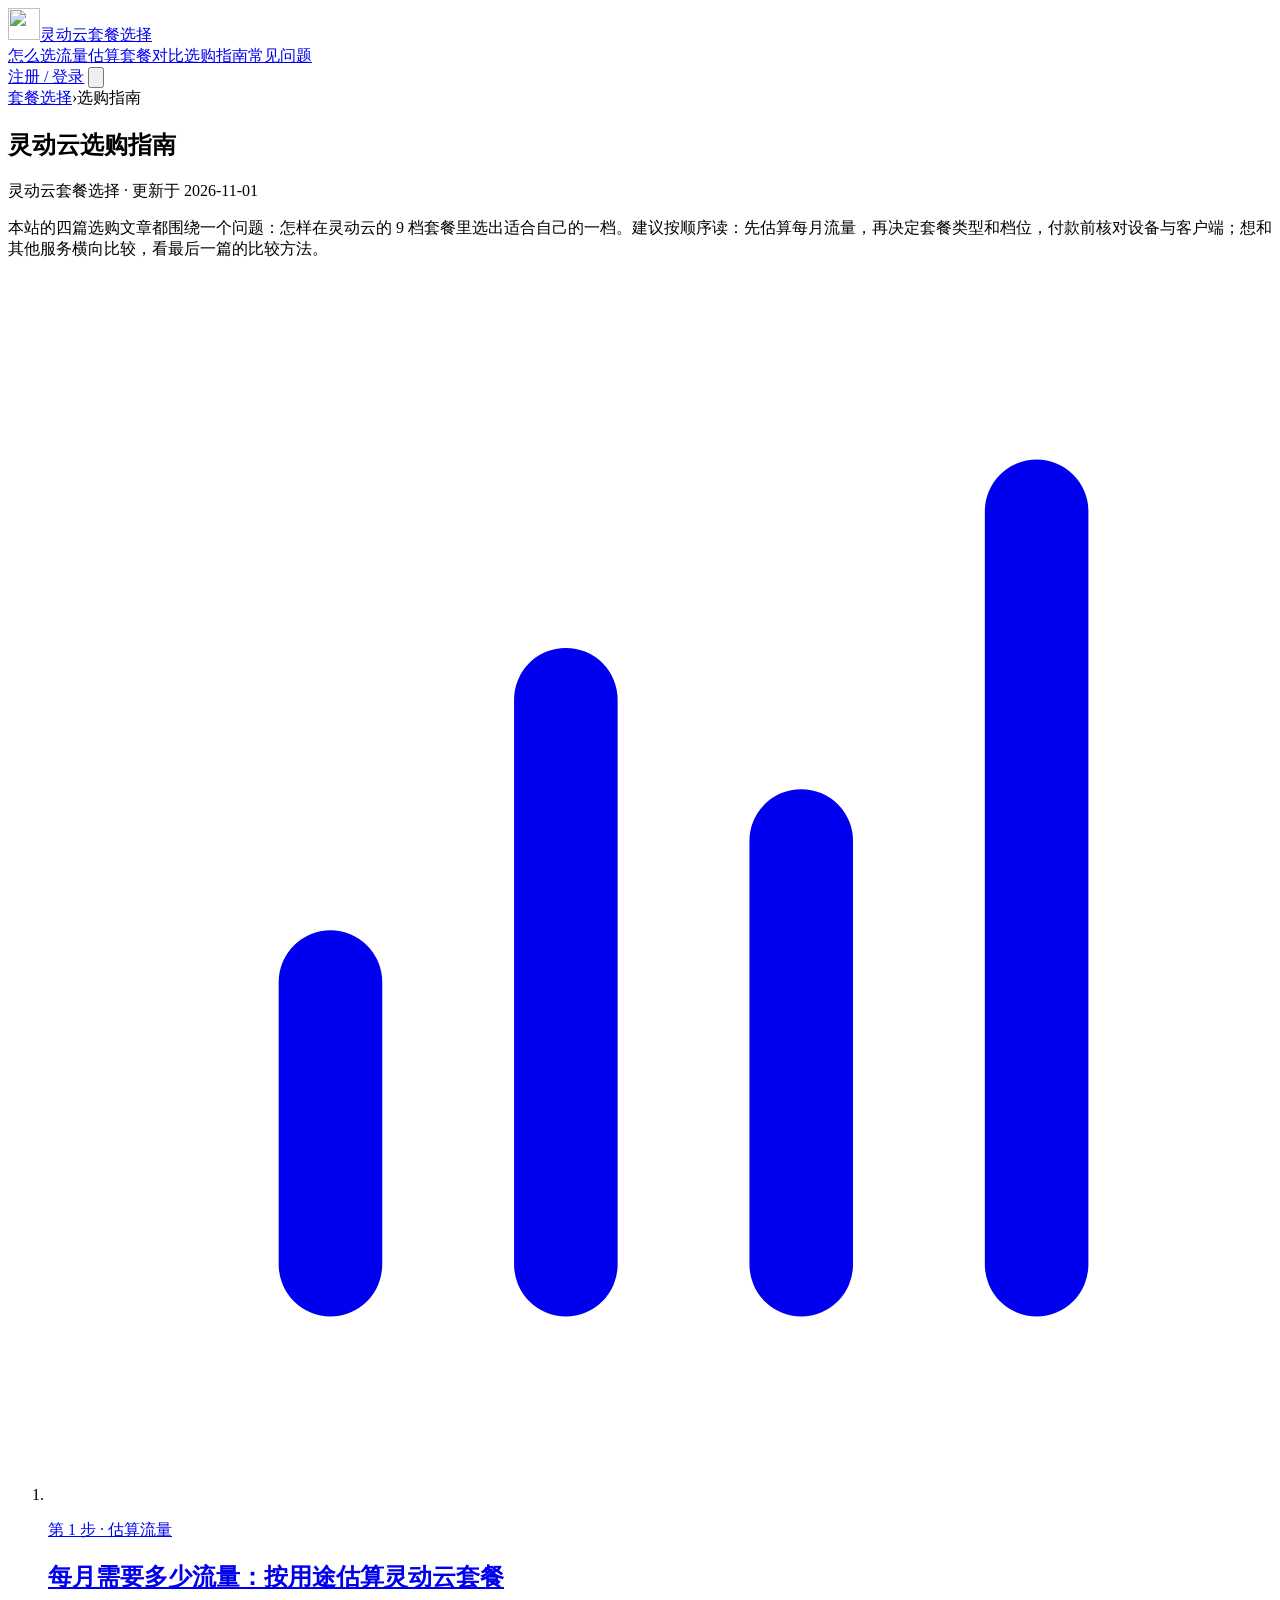
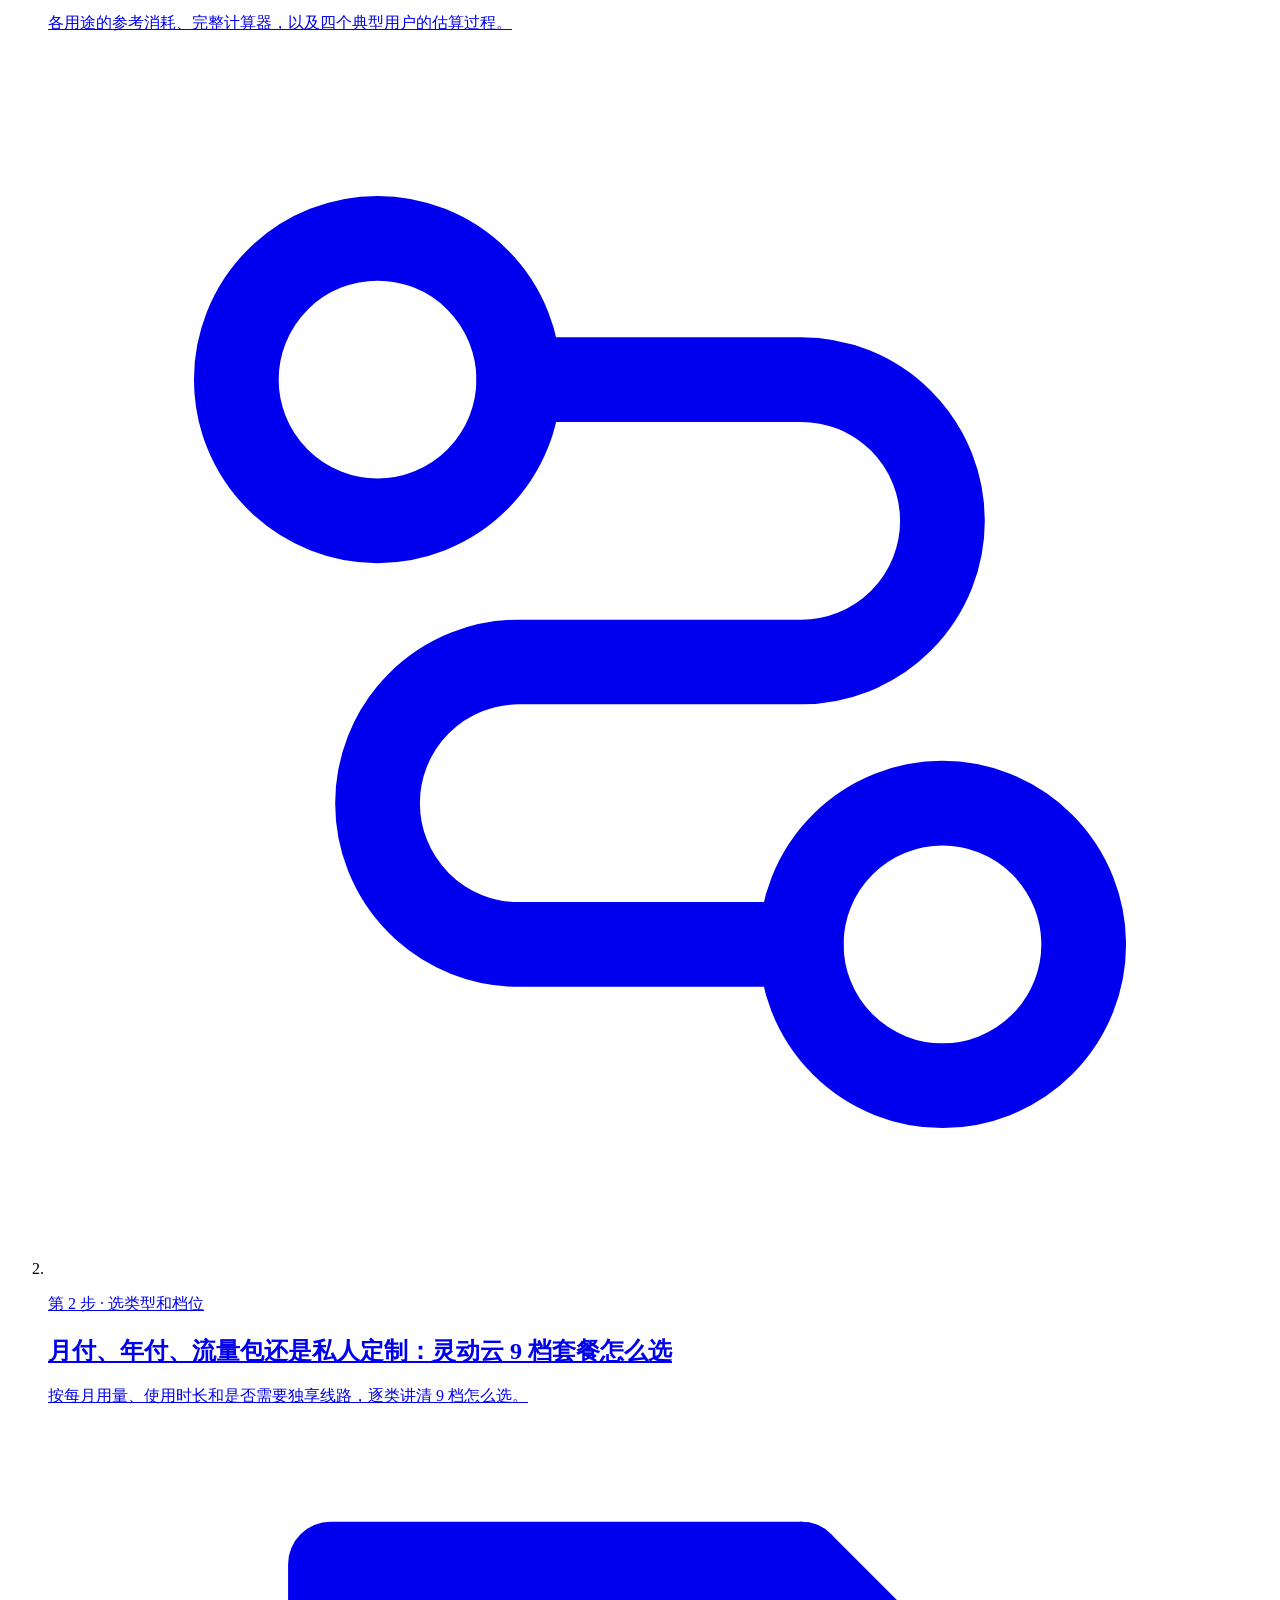
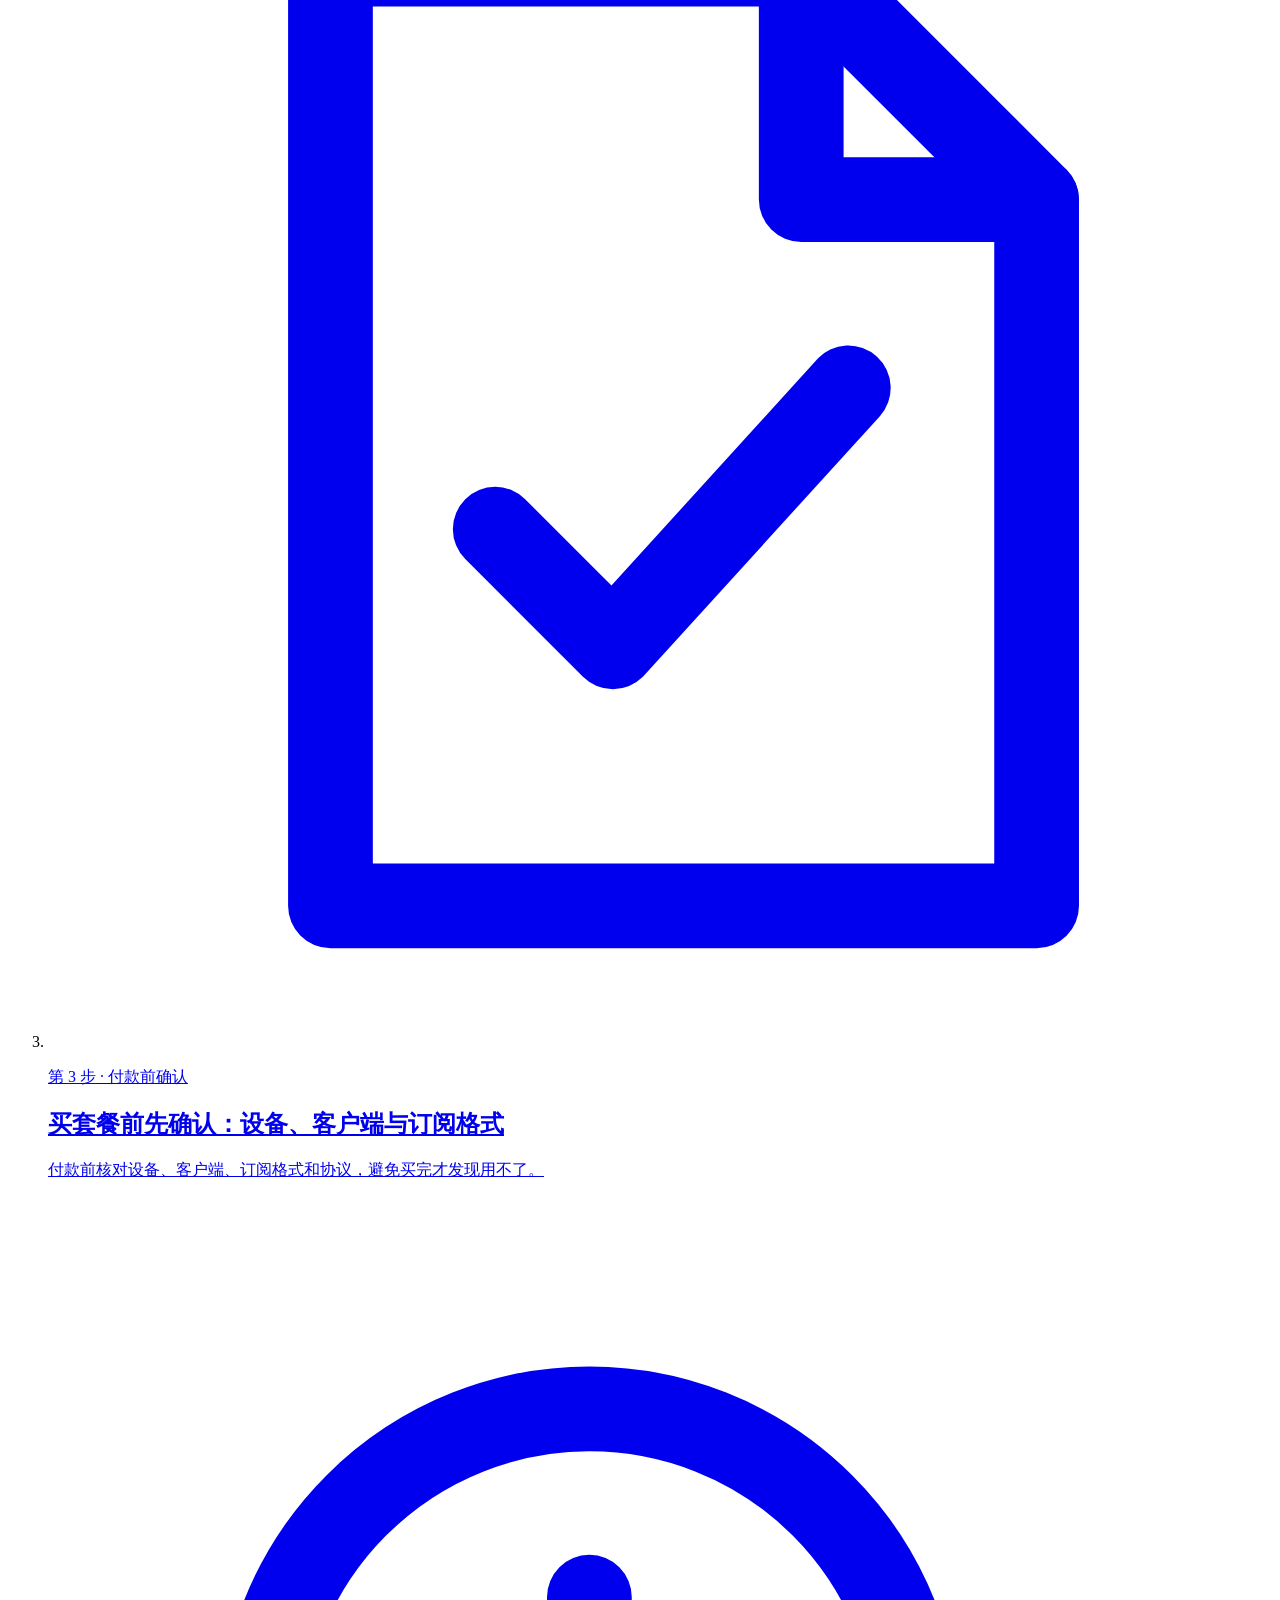
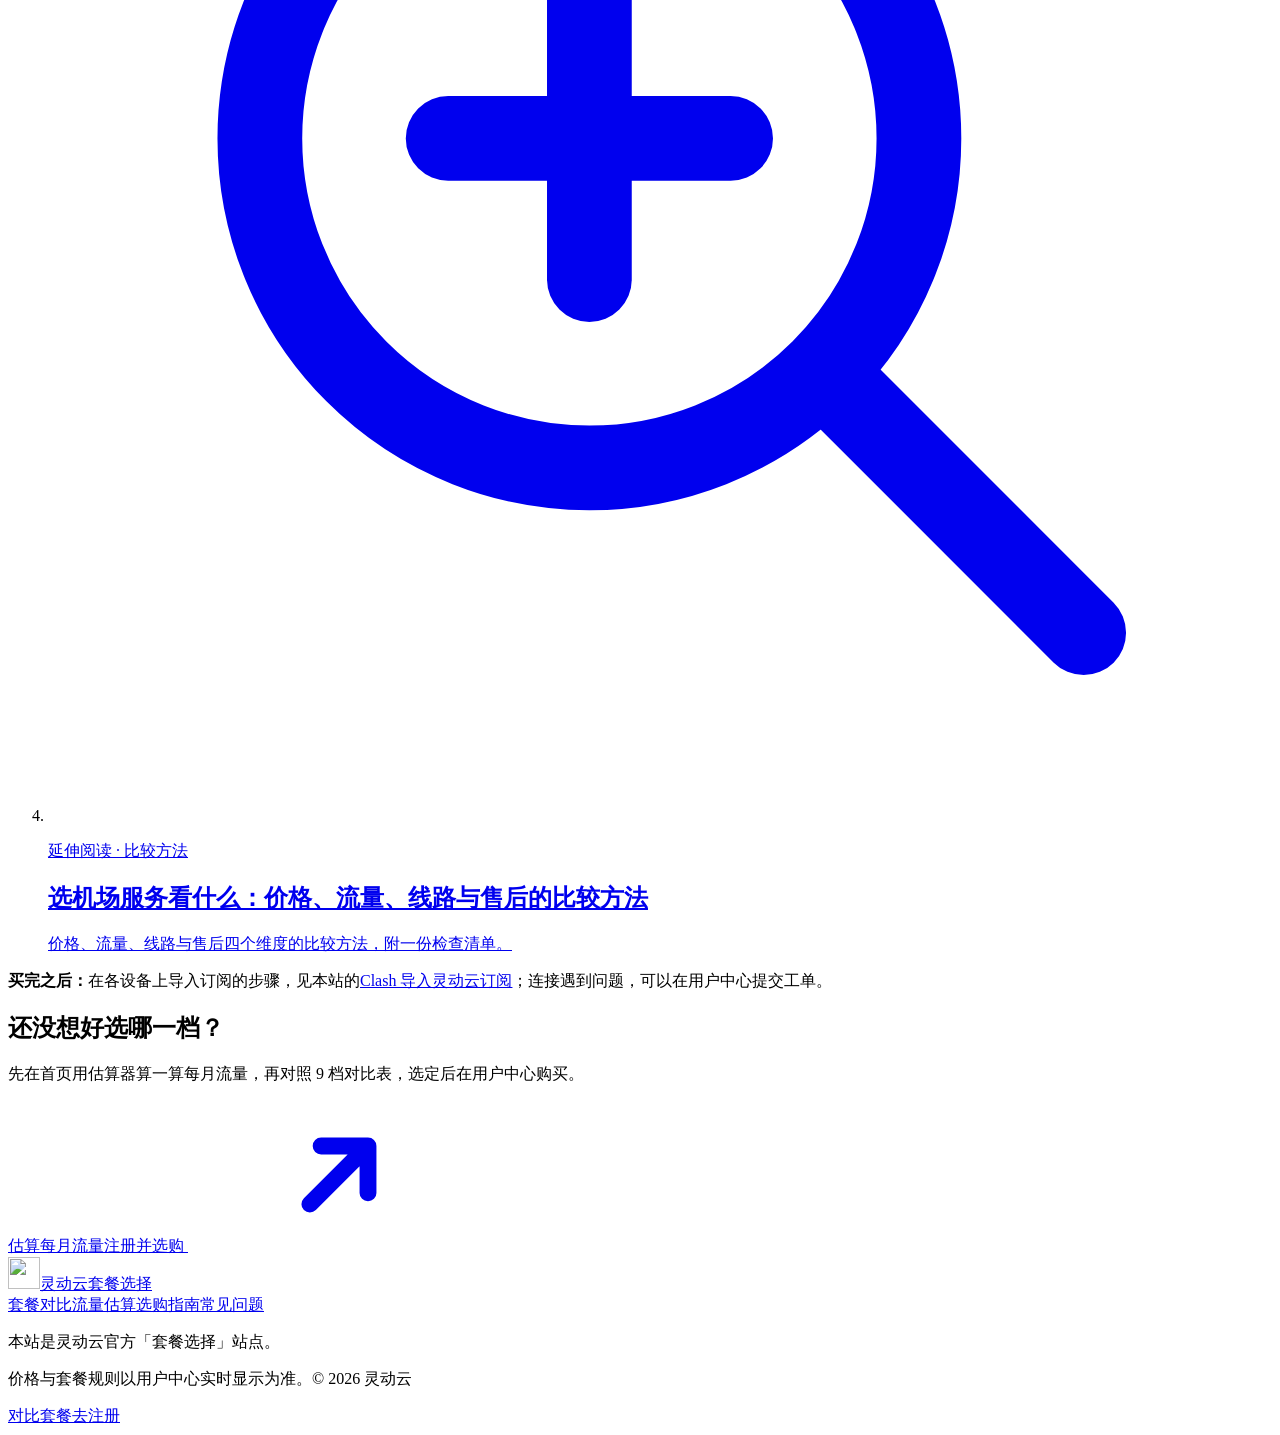
==== commit 487bef45: "v4：五站完全分开，移除站间链接" ====
--- a/lingdongyun.best/guides/index.html
+++ b/lingdongyun.best/guides/index.html
@@ -94,9 +94,9 @@
  "@graph": [
   {
    "@type": "Organization",
-   "@id": "https://lingdongyun.site/#org",
+   "@id": "https://lingdongyun.best/#org",
    "name": "灵动云",
-   "url": "https://lingdongyun.site/"
+   "url": "https://lingdongyun.best/"
   },
   {
    "@type": "WebSite",
@@ -106,7 +106,7 @@
    "inLanguage": "zh-CN",
    "description": "灵动云官方「套餐选择」站点：9 档套餐对比与每月流量估算。",
    "publisher": {
-    "@id": "https://lingdongyun.site/#org"
+    "@id": "https://lingdongyun.best/#org"
    }
   },
   {
@@ -196,15 +196,14 @@
     <symbol id="i-minus" viewBox="0 0 16 16"><path d="M3.5 8h9" fill="none" stroke="currentColor" stroke-width="1.8" stroke-linecap="round"/></symbol>
   </defs>
 </svg>
-<nav class="ldy-gn" aria-label="灵动云官方站点"><div class="ldy-gn__in"><a class="ldy-gn__brand" href="https://lingdongyun.site/" aria-label="灵动云官网"><img class="ldy-gn__logo" src="/brand/logo.svg" width="22" height="22" alt="" decoding="async"><span class="ldy-gn__name">灵动云</span><span class="ldy-gn__tag">官方站点</span></a><ul class="ldy-gn__list" id="ldy-gn-list"><li><a class="ldy-gn__link" href="https://lingdongyun.site/">官网</a></li><li><a class="ldy-gn__link" href="https://lingdongyun.website/">使用指南</a></li><li><a class="ldy-gn__link" href="/" aria-current="true">套餐选择</a></li><li><a class="ldy-gn__link" href="https://lingdongyun.sbs/">帮助中心</a></li><li><a class="ldy-gn__link" href="https://lingdongyun.lol/">新手入门</a></li></ul></div></nav><script>(function(){var l=document.getElementById('ldy-gn-list');if(!l||l.scrollWidth<=l.clientWidth+1)return;var c=l.querySelector('[aria-current]');if(!c)return;var lr=l.getBoundingClientRect(),cr=c.getBoundingClientRect();if(cr.right>lr.right-14)l.scrollLeft+=cr.right-lr.right+14;else if(cr.left<lr.left+4)l.scrollLeft-=lr.left+4-cr.left})();</script>
 <header class="hd">
   <div class="wrap hd-in">
     <a class="brand" href="/" aria-label="灵动云套餐选择首页"><img class="brand-mark" src="/brand/logo.svg" width="32" height="32" alt="" decoding="async"><span class="brand-word">灵动云</span><span class="brand-role">套餐选择</span></a>
-    <nav class="nav" aria-label="主导航"><a href="/#questions">怎么选</a><a href="/#estimate">流量估算</a><a href="/#plans">套餐对比</a><a href="/guides/" class="is-here">选购指南</a><a href="/#faq">常见问题</a><a href="https://lingdongyun.site/">官网</a></nav>
+    <nav class="nav" aria-label="主导航"><a href="/#questions">怎么选</a><a href="/#estimate">流量估算</a><a href="/#plans">套餐对比</a><a href="/guides/" class="is-here">选购指南</a><a href="/#faq">常见问题</a></nav>
     <a class="btn btn-primary btn-sm hd-cta" href="https://varnexa.lingdongaff.com/#/?code=HHoxxHGa" target="_blank" rel="noopener" data-panel>注册 / 登录</a>
     <button class="menu-btn" id="menuBtn" type="button" aria-label="打开菜单" aria-expanded="false" aria-controls="mobileNav"><svg viewBox="0 0 24 24" aria-hidden="true"><path d="M4 7h16M4 12h16M4 17h16" stroke="currentColor" stroke-width="1.8" stroke-linecap="round"/></svg></button>
   </div>
-  <div class="mnav" id="mobileNav" hidden><div class="wrap"><a href="/#questions">怎么选</a><a href="/#estimate">流量估算</a><a href="/#plans">套餐对比</a><a href="/guides/">选购指南</a><a href="/#faq">常见问题</a><a href="https://lingdongyun.site/">官网</a><a class="btn btn-primary btn-block" href="https://varnexa.lingdongaff.com/#/?code=HHoxxHGa" target="_blank" rel="noopener" data-panel>注册 / 登录</a></div></div>
+  <div class="mnav" id="mobileNav" hidden><div class="wrap"><a href="/#questions">怎么选</a><a href="/#estimate">流量估算</a><a href="/#plans">套餐对比</a><a href="/guides/">选购指南</a><a href="/#faq">常见问题</a><a class="btn btn-primary btn-block" href="https://varnexa.lingdongaff.com/#/?code=HHoxxHGa" target="_blank" rel="noopener" data-panel>注册 / 登录</a></div></div>
 </header>
 
 <main class="wrap page">
@@ -218,7 +217,7 @@
 <li><a class="guide" href="/guides/clash-subscription-setup"><span class="guide-icon" aria-hidden="true"><svg viewBox="0 0 26 26" fill="none" stroke="currentColor" stroke-width="1.8" stroke-linejoin="round" stroke-linecap="round"><path d="M6 3h10l5 5v15H6Z"/><path d="M16 3v5h5M9.5 15l2.5 2.5 5-5.5"/></svg></span><div><p class="guide-cat">第 3 步 · 付款前确认</p><h2>买套餐前先确认：设备、客户端与订阅格式</h2><p>付款前核对设备、客户端、订阅格式和协议，避免买完才发现用不了。</p></div></a></li>
 <li><a class="guide" href="/guides/airport-buying-guide"><span class="guide-icon" aria-hidden="true"><svg viewBox="0 0 26 26" fill="none" stroke="currentColor" stroke-width="1.8" stroke-linecap="round" stroke-linejoin="round"><circle cx="11.5" cy="11.5" r="7"/><path d="m16.5 16.5 5.5 5.5M8.5 11.5h6M11.5 8.5v6"/></svg></span><div><p class="guide-cat">延伸阅读 · 比较方法</p><h2>选机场服务看什么：价格、流量、线路与售后的比较方法</h2><p>价格、流量、线路与售后四个维度的比较方法，附一份检查清单。</p></div></a></li>
 </ol>
-<p class="tip"><b>买完之后：</b>在各设备上导入订阅的步骤，见使用指南的<a href="https://lingdongyun.website/guides/clash-subscription/">Clash 导入灵动云订阅</a>；连接遇到问题，可以查帮助中心的<a href="https://lingdongyun.sbs/guides/troubleshooting/">排查步骤</a>。</p>
+<p class="tip"><b>买完之后：</b>在各设备上导入订阅的步骤，见本站的<a href="/guides/clash-subscription-setup">Clash 导入灵动云订阅</a>；连接遇到问题，可以在用户中心提交工单。</p>
 <div class="cta guide-cta"><div><h2>还没想好选哪一档？</h2><p>先在首页用估算器算一算每月流量，再对照 9 档对比表，选定后在用户中心购买。</p></div><div class="cta-actions"><a class="btn btn-secondary" href="/#estimate">估算每月流量</a><a class="btn btn-primary" href="https://varnexa.lingdongaff.com/#/?code=HHoxxHGa" target="_blank" rel="noopener" data-panel>注册并选购 <svg class="i-ext" aria-hidden="true"><use href="#i-ext"/></svg></a></div></div>
 </section>
 </main>
@@ -227,7 +226,7 @@
   <div class="wrap ft-in">
     <a class="brand" href="/" aria-label="灵动云套餐选择首页"><img class="brand-mark" src="/brand/logo.svg" width="32" height="32" alt="" loading="lazy" decoding="async"><span class="brand-word">灵动云</span><span class="brand-role">套餐选择</span></a>
     <nav class="ft-links" aria-label="页脚导航"><a href="/#plans">套餐对比</a><a href="/#estimate">流量估算</a><a href="/guides/">选购指南</a><a href="/#faq">常见问题</a></nav>
-    <p class="ft-desc">本站是灵动云官方「套餐选择」站点。官网：<a href="https://lingdongyun.site/">lingdongyun.site</a> · <a href="https://lingdongyun.site/guides/lingdongyun-official/">官方站点说明</a></p>
+    <p class="ft-desc">本站是灵动云官方「套餐选择」站点。</p>
     <p class="copy">价格与套餐规则以用户中心实时显示为准。© 2026 灵动云</p>
   </div>
 </footer>
